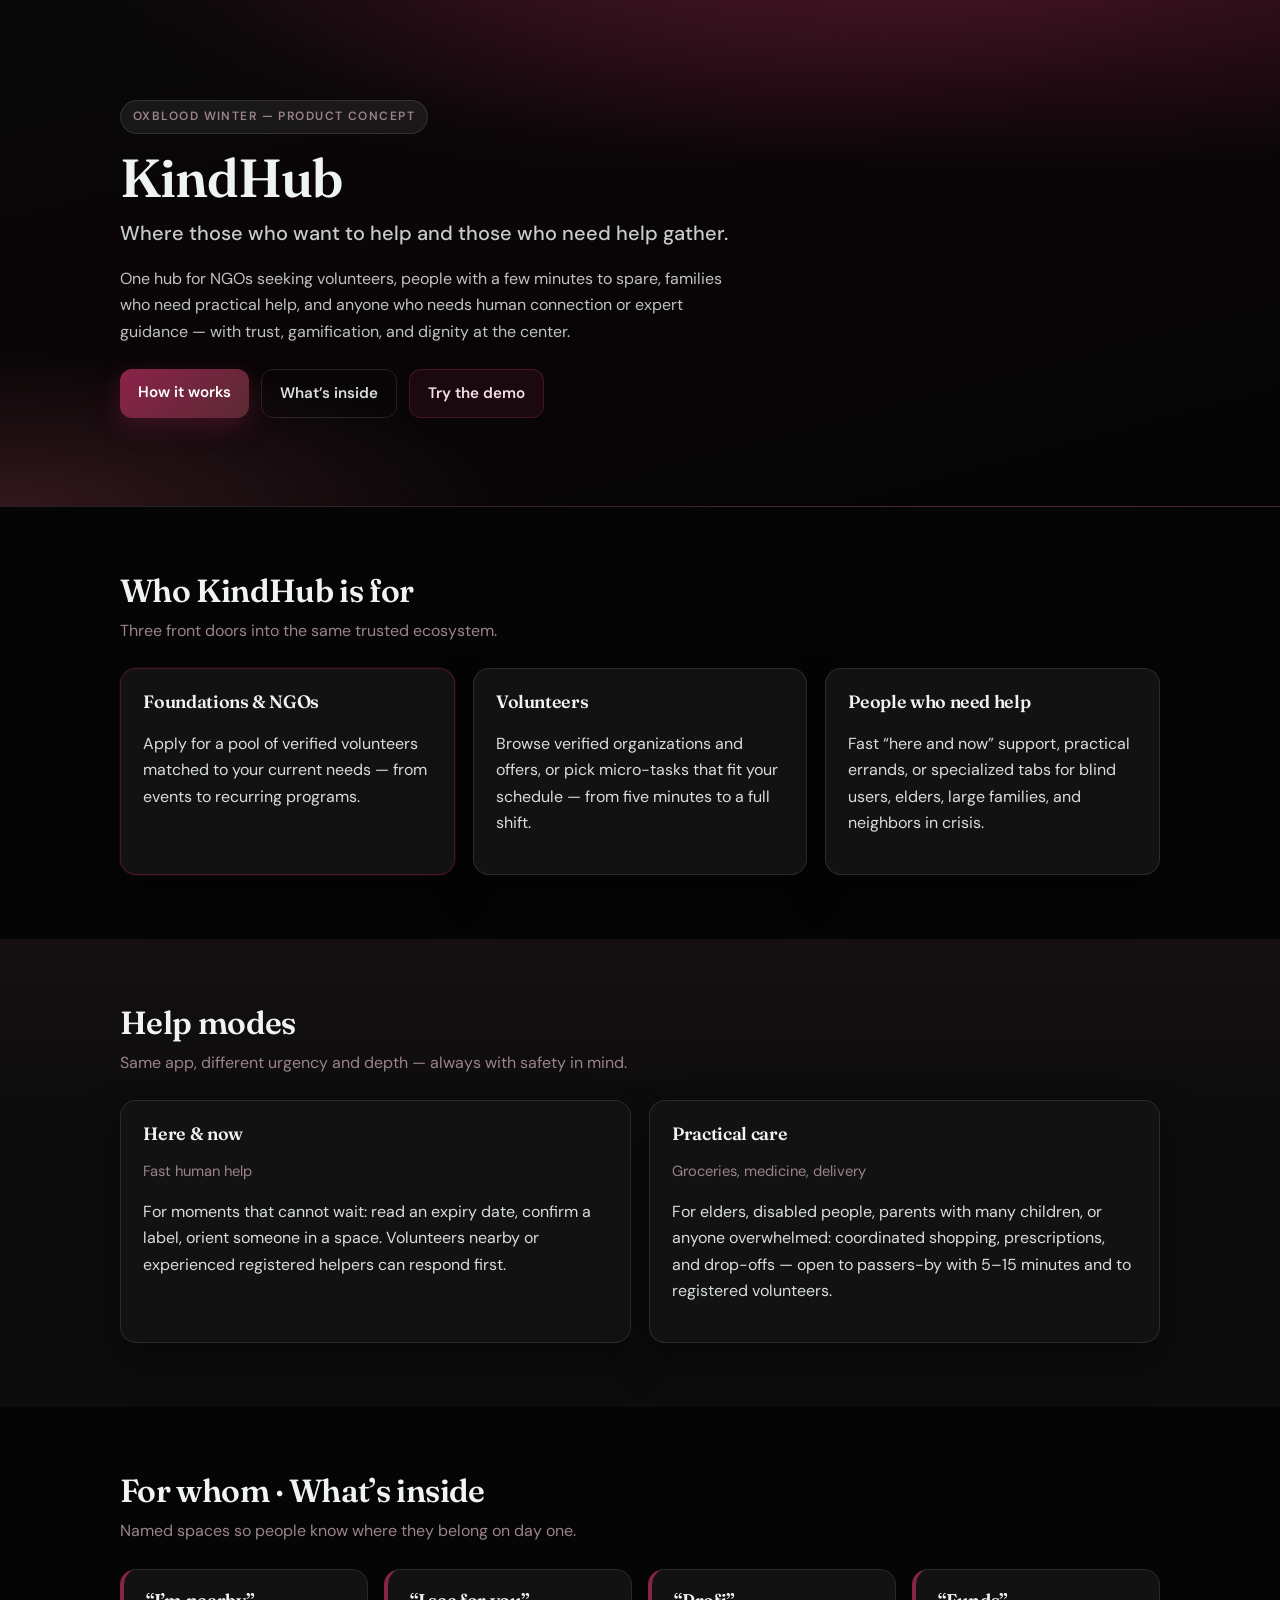
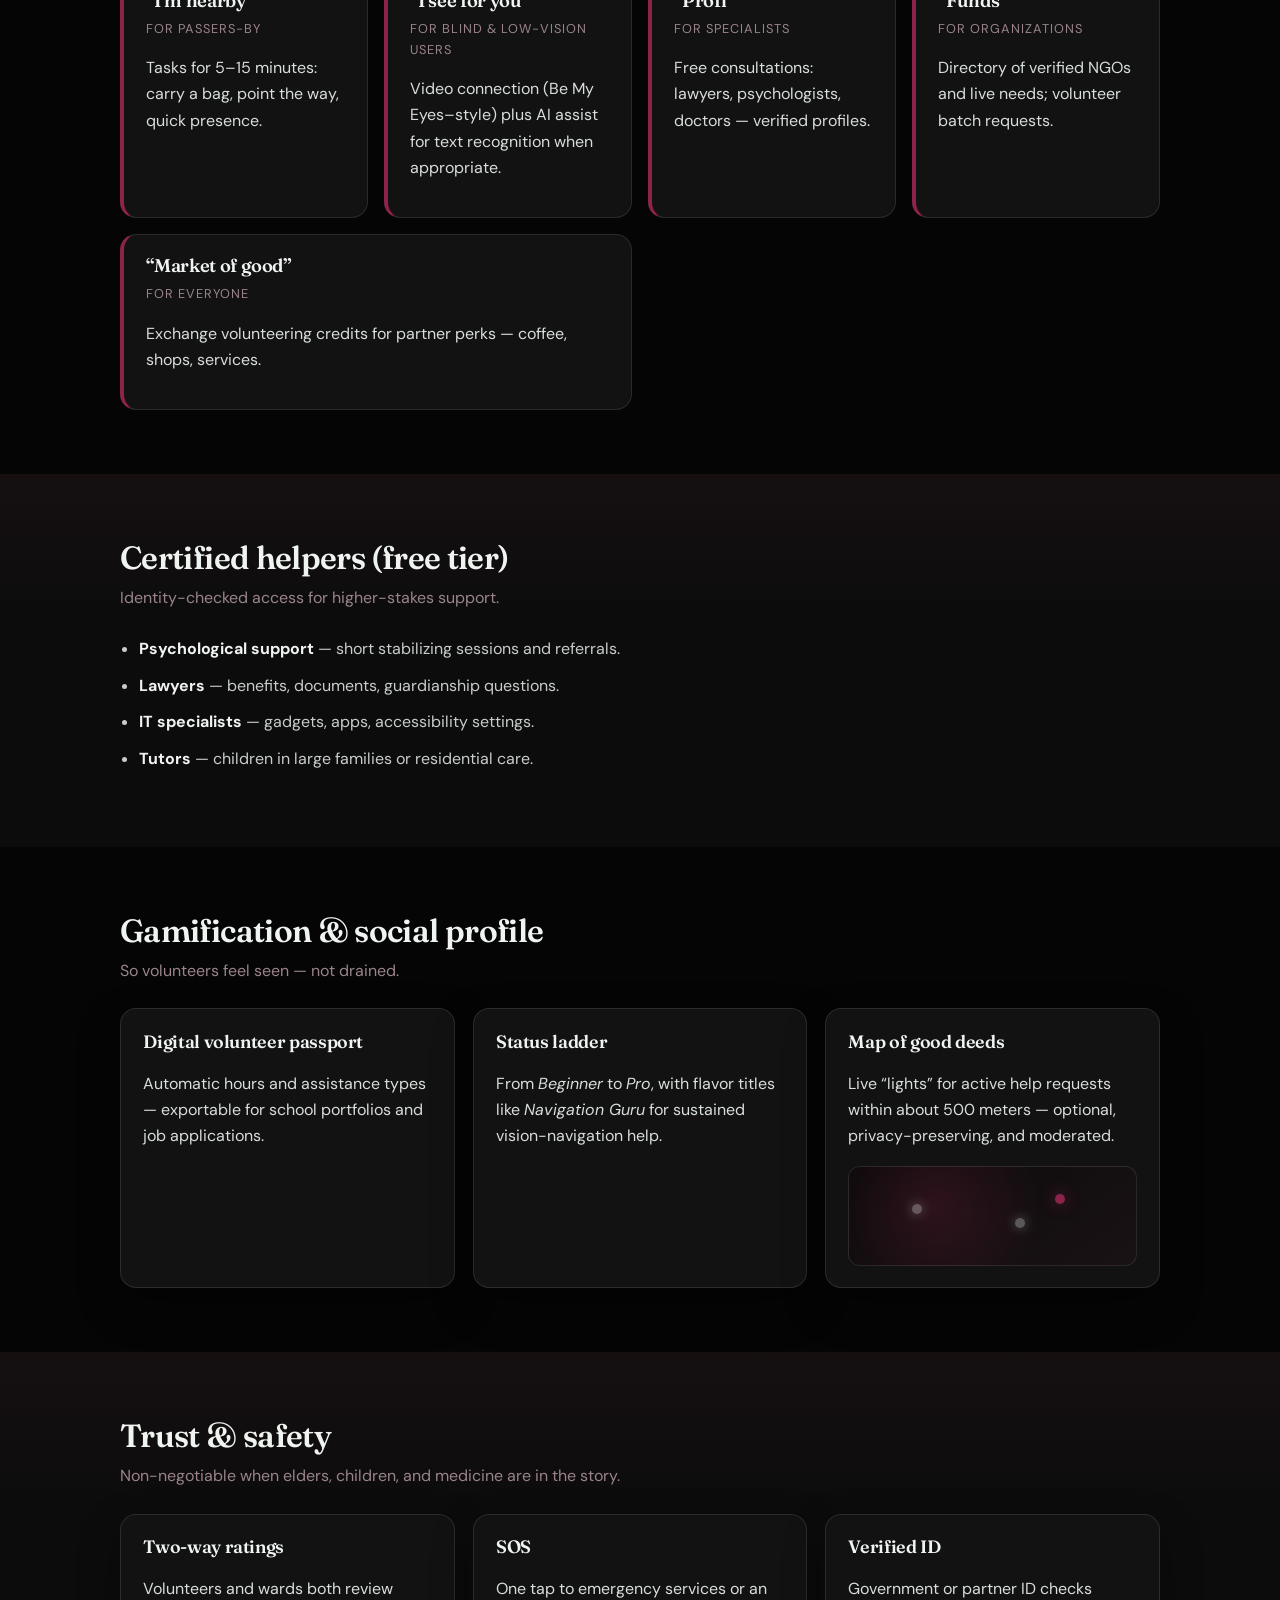
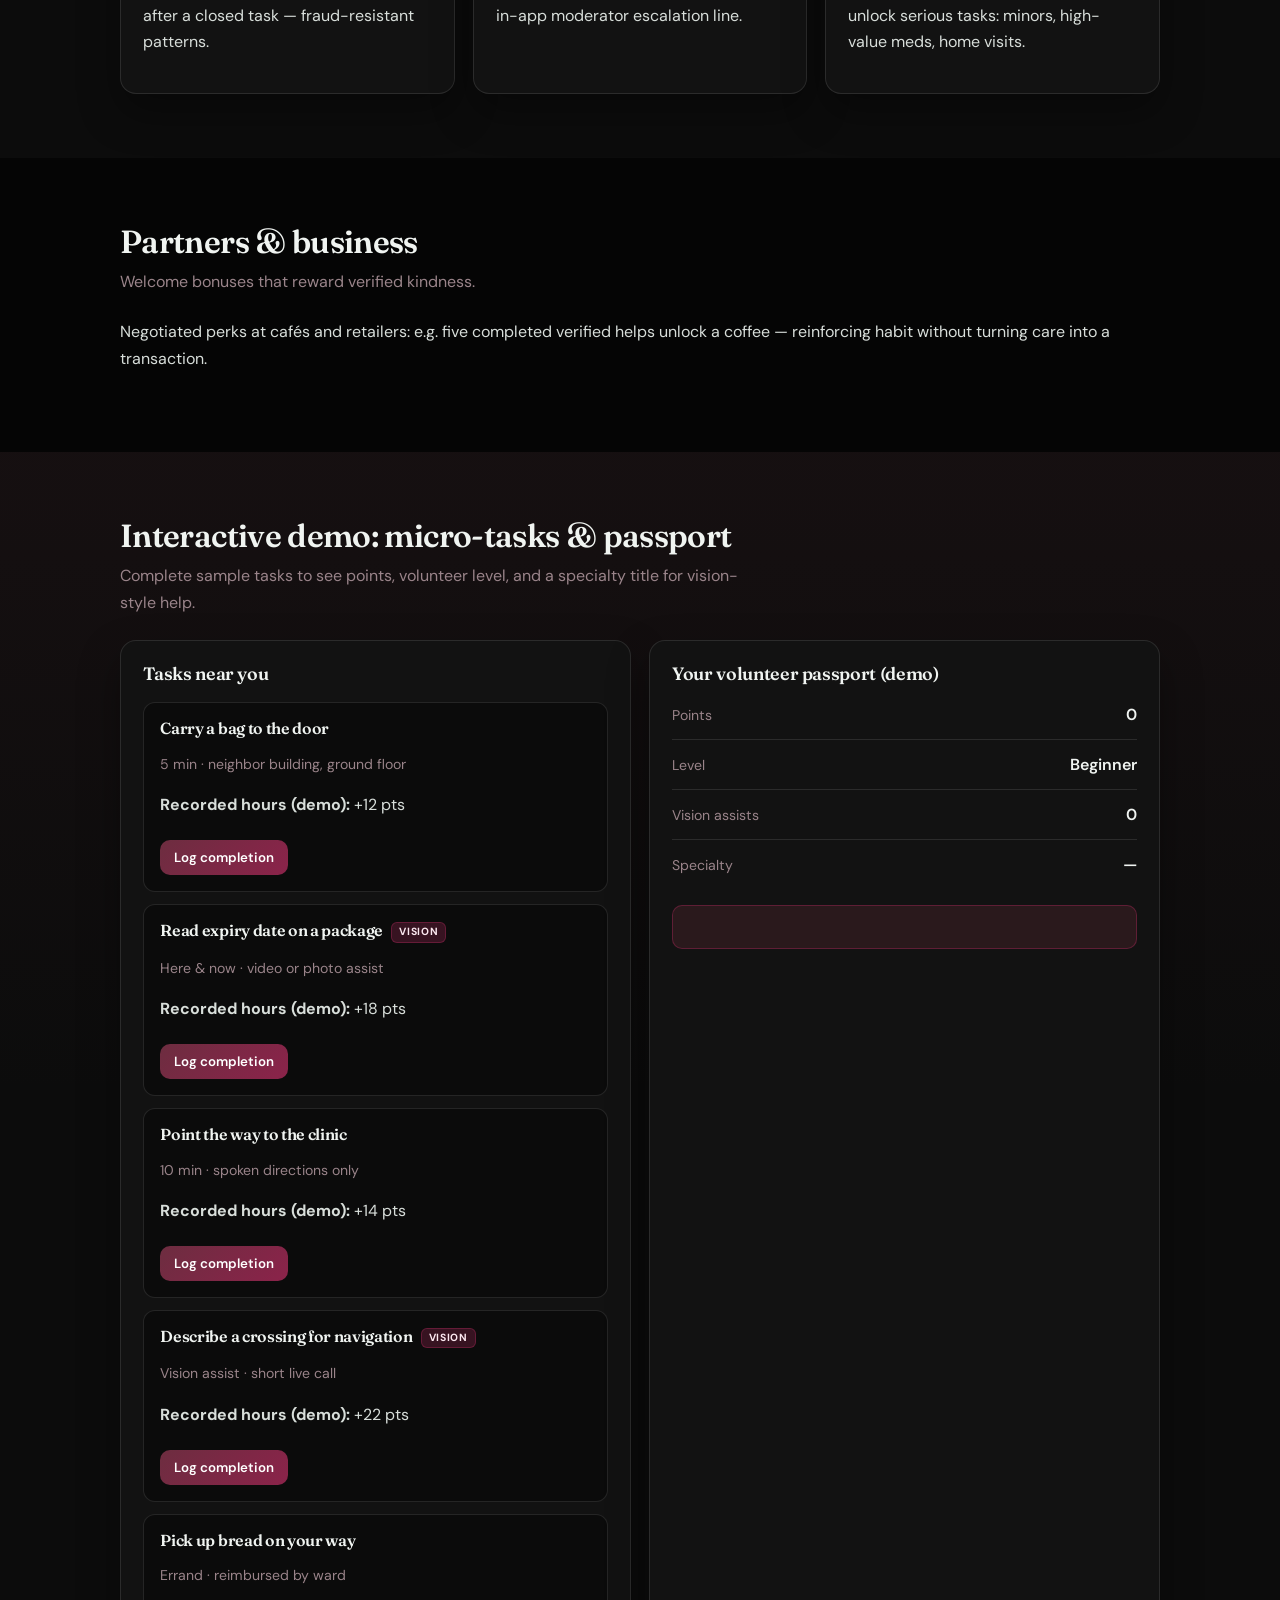
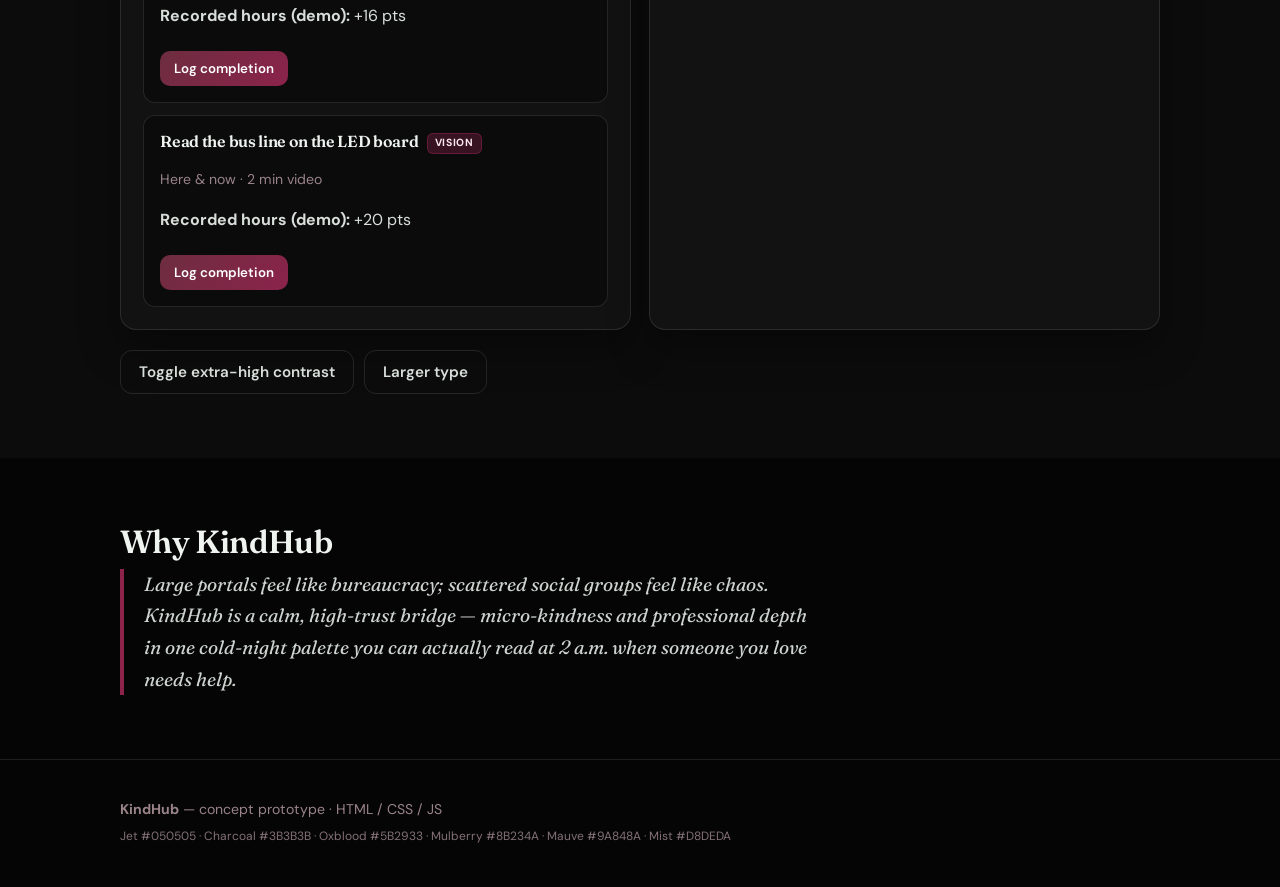
==== index.html @ f81c7b5f "Add files via upload" ====
<!DOCTYPE html>
<html lang="en">
<head>
  <meta charset="UTF-8" />
  <meta name="viewport" content="width=device-width, initial-scale=1.0" />
  <meta name="description" content="KindHub — where people who want to help and people who need help meet. Foundations, volunteers, micro-help, accessibility-first assistance." />
  <title>KindHub — Hub for Good Deeds</title>
  <link rel="stylesheet" href="./styles.css" />
  <link rel="preconnect" href="https://fonts.googleapis.com" />
  <link rel="preconnect" href="https://fonts.gstatic.com" crossorigin />
  <link href="https://fonts.googleapis.com/css2?family=DM+Sans:ital,opsz,wght@0,9..40,400;0,9..40,500;0,9..40,600;0,9..40,700;1,9..40,400&family=Fraunces:opsz,wght@9..144,500;9..144,600;9..144,700&display=swap" rel="stylesheet" />
</head>
<body>
  <a class="skip-link" href="#main">Skip to content</a>

  <header class="hero">
    <div class="hero-glow" aria-hidden="true"></div>
    <div class="container hero-inner">
      <p class="badge">Oxblood Winter — product concept</p>
      <h1>KindHub</h1>
      <p class="tagline">Where those who want to help and those who need help gather.</p>
      <p class="lead">
        One hub for NGOs seeking volunteers, people with a few minutes to spare,
        families who need practical help, and anyone who needs human connection
        or expert guidance — with trust, gamification, and dignity at the center.
      </p>
      <div class="hero-actions">
        <a href="#pillars" class="btn primary">How it works</a>
        <a href="#inside" class="btn secondary">What’s inside</a>
        <a href="#demo" class="btn ghost">Try the demo</a>
      </div>
    </div>
  </header>

  <main id="main">
    <section id="audiences" class="section">
      <div class="container">
        <h2>Who KindHub is for</h2>
        <p class="section-lead">Three front doors into the same trusted ecosystem.</p>
        <div class="grid three">
          <article class="card card-accent">
            <h3>Foundations &amp; NGOs</h3>
            <p>
              Apply for a pool of verified volunteers matched to your current
              needs — from events to recurring programs.
            </p>
          </article>
          <article class="card">
            <h3>Volunteers</h3>
            <p>
              Browse verified organizations and offers, or pick micro-tasks that
              fit your schedule — from five minutes to a full shift.
            </p>
          </article>
          <article class="card">
            <h3>People who need help</h3>
            <p>
              Fast “here and now” support, practical errands, or specialized tabs
              for blind users, elders, large families, and neighbors in crisis.
            </p>
          </article>
        </div>
      </div>
    </section>

    <section id="pillars" class="section alt">
      <div class="container">
        <h2>Help modes</h2>
        <p class="section-lead">Same app, different urgency and depth — always with safety in mind.</p>
        <div class="grid two">
          <article class="card">
            <h3>Here &amp; now</h3>
            <p class="card-subtitle">Fast human help</p>
            <p>
              For moments that cannot wait: read an expiry date, confirm a label,
              orient someone in a space. Volunteers nearby or experienced
              registered helpers can respond first.
            </p>
          </article>
          <article class="card">
            <h3>Practical care</h3>
            <p class="card-subtitle">Groceries, medicine, delivery</p>
            <p>
              For elders, disabled people, parents with many children, or anyone
              overwhelmed: coordinated shopping, prescriptions, and drop-offs —
              open to passers-by with 5–15 minutes and to registered volunteers.
            </p>
          </article>
        </div>
      </div>
    </section>

    <section id="inside" class="section">
      <div class="container">
        <h2>For whom · What’s inside</h2>
        <p class="section-lead">Named spaces so people know where they belong on day one.</p>
        <div class="pill-grid">
          <article class="pill-card">
            <h3 class="pill-title">“I’m nearby”</h3>
            <p class="pill-for">For passers-by</p>
            <p>Tasks for 5–15 minutes: carry a bag, point the way, quick presence.</p>
          </article>
          <article class="pill-card">
            <h3 class="pill-title">“I see for you”</h3>
            <p class="pill-for">For blind &amp; low-vision users</p>
            <p>Video connection (Be My Eyes–style) plus AI assist for text recognition when appropriate.</p>
          </article>
          <article class="pill-card">
            <h3 class="pill-title">“Profi”</h3>
            <p class="pill-for">For specialists</p>
            <p>Free consultations: lawyers, psychologists, doctors — verified profiles.</p>
          </article>
          <article class="pill-card">
            <h3 class="pill-title">“Funds”</h3>
            <p class="pill-for">For organizations</p>
            <p>Directory of verified NGOs and live needs; volunteer batch requests.</p>
          </article>
          <article class="pill-card pill-card-wide">
            <h3 class="pill-title">“Market of good”</h3>
            <p class="pill-for">For everyone</p>
            <p>Exchange volunteering credits for partner perks — coffee, shops, services.</p>
          </article>
        </div>
      </div>
    </section>

    <section id="certified" class="section alt">
      <div class="container">
        <h2>Certified helpers (free tier)</h2>
        <p class="section-lead">Identity-checked access for higher-stakes support.</p>
        <ul class="cert-list">
          <li><strong>Psychological support</strong> — short stabilizing sessions and referrals.</li>
          <li><strong>Lawyers</strong> — benefits, documents, guardianship questions.</li>
          <li><strong>IT specialists</strong> — gadgets, apps, accessibility settings.</li>
          <li><strong>Tutors</strong> — children in large families or residential care.</li>
        </ul>
      </div>
    </section>

    <section id="gamify" class="section">
      <div class="container">
        <h2>Gamification &amp; social profile</h2>
        <p class="section-lead">So volunteers feel seen — not drained.</p>
        <div class="grid three">
          <article class="card">
            <h3>Digital volunteer passport</h3>
            <p>
              Automatic hours and assistance types — exportable for school
              portfolios and job applications.
            </p>
          </article>
          <article class="card">
            <h3>Status ladder</h3>
            <p>
              From <em>Beginner</em> to <em>Pro</em>, with flavor titles like
              <em>Navigation Guru</em> for sustained vision-navigation help.
            </p>
          </article>
          <article class="card">
            <h3>Map of good deeds</h3>
            <p>
              Live “lights” for active help requests within about 500 meters —
              optional, privacy-preserving, and moderated.
            </p>
            <div class="map-preview" role="img" aria-label="Stylized preview of a night map with glowing request pins">
              <span class="map-dot"></span>
              <span class="map-dot"></span>
              <span class="map-dot map-dot-accent"></span>
            </div>
          </article>
        </div>
      </div>
    </section>

    <section id="trust" class="section alt">
      <div class="container">
        <h2>Trust &amp; safety</h2>
        <p class="section-lead">Non-negotiable when elders, children, and medicine are in the story.</p>
        <div class="grid three">
          <article class="card">
            <h3>Two-way ratings</h3>
            <p>Volunteers and wards both review after a closed task — fraud-resistant patterns.</p>
          </article>
          <article class="card">
            <h3>SOS</h3>
            <p>One tap to emergency services or an in-app moderator escalation line.</p>
          </article>
          <article class="card">
            <h3>Verified ID</h3>
            <p>Government or partner ID checks unlock serious tasks: minors, high-value meds, home visits.</p>
          </article>
        </div>
      </div>
    </section>

    <section id="partners" class="section">
      <div class="container">
        <h2>Partners &amp; business</h2>
        <p class="section-lead">Welcome bonuses that reward verified kindness.</p>
        <p>
          Negotiated perks at cafés and retailers: e.g. five completed verified
          helps unlock a coffee — reinforcing habit without turning care into a
          transaction.
        </p>
      </div>
    </section>

    <section id="demo" class="section alt">
      <div class="container">
        <h2>Interactive demo: micro-tasks &amp; passport</h2>
        <p class="section-lead">
          Complete sample tasks to see points, volunteer level, and a specialty
          title for vision-style help.
        </p>
        <div class="grid two">
          <article class="card">
            <h3>Tasks near you</h3>
            <div id="taskFeed" class="task-feed"></div>
          </article>
          <article class="card stats">
            <h3>Your volunteer passport (demo)</h3>
            <dl class="passport-dl">
              <div><dt>Points</dt><dd id="points">0</dd></div>
              <div><dt>Level</dt><dd id="rating">Beginner</dd></div>
              <div><dt>Vision assists</dt><dd id="visionCount">0</dd></div>
              <div><dt>Specialty</dt><dd id="specialty">—</dd></div>
            </dl>
            <p id="confirmation" class="confirmation" aria-live="polite"></p>
          </article>
        </div>
        <div class="accessibility-controls">
          <button id="contrastBtn" class="btn secondary" type="button">
            Toggle extra-high contrast
          </button>
          <button id="fontBtn" class="btn secondary" type="button">
            Larger type
          </button>
        </div>
      </div>
    </section>

    <section class="section defense">
      <div class="container">
        <h2>Why KindHub</h2>
        <blockquote>
          Large portals feel like bureaucracy; scattered social groups feel like
          chaos. KindHub is a calm, high-trust bridge — micro-kindness and
          professional depth in one cold-night palette you can actually read at
          2 a.m. when someone you love needs help.
        </blockquote>
      </div>
    </section>
  </main>

  <footer class="footer">
    <div class="container footer-inner">
      <p><strong>KindHub</strong> — concept prototype · HTML / CSS / JS</p>
      <p class="footer-palette" aria-label="Design palette">Jet #050505 · Charcoal #3B3B3B · Oxblood #5B2933 · Mulberry #8B234A · Mauve #9A848A · Mist #D8DEDA</p>
    </div>
  </footer>

  <script src="./script.js"></script>
</body>
</html>
---- styles.css ----
/* Oxblood Winter — KindHub */
:root {
  --jet: #050505;
  --charcoal: #3b3b3b;
  --oxblood: #5b2933;
  --mulberry: #8b234a;
  --mauve: #9a848a;
  --mist: #d8deda;

  --bg: var(--jet);
  --bg-elevated: #0c0c0c;
  --surface: #121212;
  --surface-border: rgba(216, 222, 218, 0.12);
  --text: var(--mist);
  --text-heading: #f0f4f1;
  --muted: var(--mauve);
  --accent: var(--mulberry);
  --accent-soft: rgba(139, 35, 74, 0.35);
  --accent-ox: var(--oxblood);
  --link: #e8b4c8;
  --link-hover: #fff0f6;
  --success-bg: rgba(91, 41, 51, 0.35);
  --success-border: rgba(139, 35, 74, 0.55);
  --success-text: #f5e6ea;
  --hero-gradient: radial-gradient(
      120% 80% at 80% -10%,
      rgba(139, 35, 74, 0.45) 0%,
      transparent 55%
    ),
    radial-gradient(
      80% 60% at 0% 100%,
      rgba(91, 41, 51, 0.5) 0%,
      transparent 50%
    ),
    linear-gradient(165deg, #080808 0%, #0a0506 40%, #050505 100%);
}

* {
  box-sizing: border-box;
}

html {
  scroll-behavior: smooth;
}

body {
  margin: 0;
  font-family: "DM Sans", system-ui, sans-serif;
  font-size: 1rem;
  line-height: 1.65;
  background: var(--bg);
  color: var(--text);
}

h1,
h2,
h3,
h4 {
  font-family: Fraunces, Georgia, serif;
  font-weight: 600;
  color: var(--text-heading);
  margin-top: 0;
  line-height: 1.22;
  letter-spacing: -0.02em;
}

h1 {
  font-size: clamp(2.4rem, 5.5vw, 3.35rem);
  margin-bottom: 0.35rem;
}

h2 {
  font-size: clamp(1.55rem, 3vw, 2rem);
  margin-bottom: 0.5rem;
}

h3 {
  font-size: 1.12rem;
}

h4 {
  font-size: 1rem;
}

a {
  color: var(--link);
}

a:hover {
  color: var(--link-hover);
}

.skip-link {
  position: absolute;
  left: -999px;
  top: auto;
  width: 1px;
  height: 1px;
  overflow: hidden;
}

.skip-link:focus {
  left: 16px;
  top: 16px;
  width: auto;
  height: auto;
  padding: 10px 14px;
  background: var(--mist);
  color: var(--jet);
  z-index: 100;
  border-radius: 8px;
  font-weight: 600;
}

.container {
  width: min(1040px, 92%);
  margin: 0 auto;
}

.hero {
  position: relative;
  padding: clamp(3.5rem, 10vw, 5.5rem) 0;
  background: var(--hero-gradient);
  color: var(--mist);
  border-bottom: 1px solid var(--surface-border);
  overflow: hidden;
}

.hero-glow {
  position: absolute;
  inset: -20% -10% auto;
  height: 70%;
  background: radial-gradient(
    ellipse at 50% 0%,
    rgba(139, 35, 74, 0.25) 0%,
    transparent 55%
  );
  pointer-events: none;
}

.hero-inner {
  position: relative;
  z-index: 1;
}

.badge {
  display: inline-block;
  font-size: 0.75rem;
  text-transform: uppercase;
  letter-spacing: 0.12em;
  font-weight: 600;
  color: var(--mauve);
  border: 1px solid var(--surface-border);
  padding: 6px 12px;
  border-radius: 999px;
  background: rgba(59, 59, 59, 0.35);
}

.tagline {
  font-size: clamp(1.05rem, 2.2vw, 1.25rem);
  color: var(--mist);
  opacity: 0.92;
  margin: 0 0 1rem;
  font-weight: 500;
}

.lead {
  max-width: 38rem;
  color: rgba(216, 222, 218, 0.88);
  margin-bottom: 0;
}

.hero-actions {
  display: flex;
  gap: 12px;
  flex-wrap: wrap;
  margin-top: 1.5rem;
}

.section {
  padding: clamp(3rem, 6vw, 4rem) 0;
}

.section.alt {
  background: linear-gradient(
    180deg,
    rgba(91, 41, 51, 0.12) 0%,
    transparent 40%
  );
  background-color: var(--bg-elevated);
}

.section-lead {
  color: var(--muted);
  margin-top: 0.25rem;
  margin-bottom: 1.5rem;
  max-width: 40rem;
}

.grid {
  display: grid;
  gap: 1.1rem;
}

.grid.two {
  grid-template-columns: repeat(auto-fit, minmax(280px, 1fr));
}

.grid.three {
  grid-template-columns: repeat(auto-fit, minmax(240px, 1fr));
}

.card {
  background: var(--surface);
  border: 1px solid var(--surface-border);
  border-radius: 16px;
  padding: 1.35rem 1.4rem;
  box-shadow: 0 18px 40px rgba(0, 0, 0, 0.35);
}

.card-accent {
  border-color: rgba(139, 35, 74, 0.45);
  box-shadow: 0 0 0 1px rgba(139, 35, 74, 0.15),
    0 18px 40px rgba(0, 0, 0, 0.35);
}

.card-subtitle {
  color: var(--muted);
  font-size: 0.92rem;
  margin-top: -0.25rem;
}

.btn {
  display: inline-block;
  border: none;
  border-radius: 12px;
  padding: 11px 18px;
  text-decoration: none;
  cursor: pointer;
  font-weight: 600;
  font-size: 0.95rem;
  font-family: inherit;
  transition: transform 0.15s ease, background 0.15s ease, border-color 0.15s;
}

.btn:active {
  transform: scale(0.98);
}

.btn.primary {
  background: linear-gradient(135deg, var(--mulberry) 0%, var(--oxblood) 100%);
  color: #fff;
  box-shadow: 0 8px 24px rgba(139, 35, 74, 0.35);
}

.btn.primary:hover {
  filter: brightness(1.08);
}

.btn.secondary {
  background: transparent;
  color: var(--mist);
  border: 1px solid var(--surface-border);
}

.btn.secondary:hover {
  border-color: rgba(216, 222, 218, 0.35);
  background: rgba(255, 255, 255, 0.04);
}

.btn.ghost {
  background: rgba(139, 35, 74, 0.15);
  color: #f5dfe8;
  border: 1px solid rgba(139, 35, 74, 0.4);
}

.btn.ghost:hover {
  background: rgba(139, 35, 74, 0.28);
}

.pill-grid {
  display: grid;
  gap: 1rem;
  grid-template-columns: repeat(auto-fit, minmax(220px, 1fr));
}

.pill-card {
  background: var(--surface);
  border: 1px solid var(--surface-border);
  border-radius: 16px;
  padding: 1.25rem 1.35rem;
  border-left: 4px solid var(--mulberry);
}

.pill-card-wide {
  grid-column: 1 / -1;
}

@media (min-width: 720px) {
  .pill-card-wide {
    grid-column: span 2;
  }
}

.pill-title {
  font-family: Fraunces, Georgia, serif;
  color: var(--text-heading);
  margin: 0 0 0.35rem;
  font-size: 1.15rem;
}

.pill-for {
  font-size: 0.8rem;
  text-transform: uppercase;
  letter-spacing: 0.08em;
  color: var(--muted);
  margin: 0 0 0.65rem;
}

.cert-list {
  margin: 0;
  padding-left: 1.2rem;
  color: rgba(216, 222, 218, 0.92);
  max-width: 42rem;
}

.cert-list li {
  margin-bottom: 0.65rem;
}

.cert-list strong {
  color: var(--text-heading);
}

.map-preview {
  margin-top: 1rem;
  height: 100px;
  border-radius: 12px;
  background: radial-gradient(
      circle at 30% 40%,
      rgba(139, 35, 74, 0.25) 0%,
      transparent 50%
    ),
    linear-gradient(145deg, #0a0a0a 0%, #1a1214 100%);
  border: 1px solid var(--surface-border);
  position: relative;
  overflow: hidden;
}

.map-dot {
  position: absolute;
  width: 10px;
  height: 10px;
  border-radius: 50%;
  background: rgba(216, 222, 218, 0.35);
  box-shadow: 0 0 12px rgba(216, 222, 218, 0.4);
}

.map-dot:nth-child(1) {
  left: 22%;
  top: 38%;
}

.map-dot:nth-child(2) {
  left: 58%;
  top: 52%;
}

.map-dot-accent {
  background: var(--mulberry);
  box-shadow: 0 0 16px rgba(139, 35, 74, 0.85);
  left: 72%;
  top: 28%;
}

.task-feed {
  display: grid;
  gap: 0.75rem;
}

.task-item {
  border: 1px solid var(--surface-border);
  border-radius: 12px;
  padding: 1rem;
  background: rgba(5, 5, 5, 0.45);
}

.task-item h4 {
  margin-bottom: 0.35rem;
  color: var(--text-heading);
}

.task-badge {
  display: inline-block;
  margin-left: 0.35rem;
  font-size: 0.65rem;
  font-weight: 700;
  text-transform: uppercase;
  letter-spacing: 0.06em;
  vertical-align: middle;
  padding: 3px 7px;
  border-radius: 6px;
  background: var(--accent-soft);
  color: #fce8f0;
  border: 1px solid rgba(139, 35, 74, 0.55);
  font-family: "DM Sans", system-ui, sans-serif;
}

.task-meta {
  color: var(--muted);
  font-size: 0.88rem;
  margin-bottom: 0.5rem;
}

.task-item button {
  background: linear-gradient(135deg, #6d2d40 0%, var(--mulberry) 100%);
  color: #fff;
  border: none;
  border-radius: 10px;
  padding: 9px 14px;
  cursor: pointer;
  font-weight: 600;
  font-family: inherit;
  margin-top: 0.35rem;
}

.task-item button:hover:not(:disabled) {
  filter: brightness(1.1);
}

.task-item button:disabled {
  opacity: 0.55;
  cursor: not-allowed;
}

.passport-dl {
  margin: 0;
  display: grid;
  gap: 0.75rem;
}

.passport-dl > div {
  display: flex;
  justify-content: space-between;
  align-items: baseline;
  gap: 1rem;
  padding-bottom: 0.65rem;
  border-bottom: 1px solid var(--surface-border);
}

.passport-dl > div:last-of-type {
  border-bottom: none;
}

.passport-dl dt {
  margin: 0;
  color: var(--muted);
  font-size: 0.88rem;
}

.passport-dl dd {
  margin: 0;
  font-weight: 600;
  color: var(--text-heading);
  text-align: right;
}

.confirmation {
  min-height: 2.75rem;
  margin-top: 1rem;
  color: var(--success-text);
  background: var(--success-bg);
  border: 1px solid var(--success-border);
  border-radius: 10px;
  padding: 0.65rem 0.85rem;
  font-size: 0.92rem;
}

.accessibility-controls {
  margin-top: 1.25rem;
  display: flex;
  gap: 10px;
  flex-wrap: wrap;
}

.defense blockquote {
  margin: 0;
  font-size: clamp(1.05rem, 2vw, 1.2rem);
  font-style: italic;
  font-family: Fraunces, Georgia, serif;
  border-left: 4px solid var(--mulberry);
  padding-left: 1.25rem;
  color: rgba(216, 222, 218, 0.95);
  max-width: 44rem;
}

.footer {
  border-top: 1px solid var(--surface-border);
  padding: 2rem 0 2.5rem;
  color: var(--muted);
  font-size: 0.88rem;
}

.footer-inner p {
  margin: 0.35rem 0 0;
}

.footer-palette {
  font-size: 0.75rem;
  opacity: 0.85;
  word-break: break-word;
}

/* Extra-high contrast on dark base */
body.high-contrast {
  --text: #ffffff;
  --text-heading: #ffffff;
  --muted: #e2e2e2;
  --mist: #ffffff;
  --surface: #000000;
  --surface-border: #ffffff;
  --link: #ffea00;
  --link-hover: #fff59a;
  --accent: #ff3366;
  --accent-ox: #cc0033;
}

body.high-contrast .card,
body.high-contrast .pill-card,
body.high-contrast .task-item {
  border-width: 2px;
}

body.high-contrast .btn.primary {
  background: #ff3366;
  color: #000;
  box-shadow: none;
}

body.high-contrast .btn.secondary,
body.high-contrast .btn.ghost {
  border-color: #fff;
  color: #fff;
}

body.readable-font {
  font-size: 1.125rem;
}

body.readable-font h1 {
  font-size: clamp(2rem, 4.5vw, 2.75rem);
}
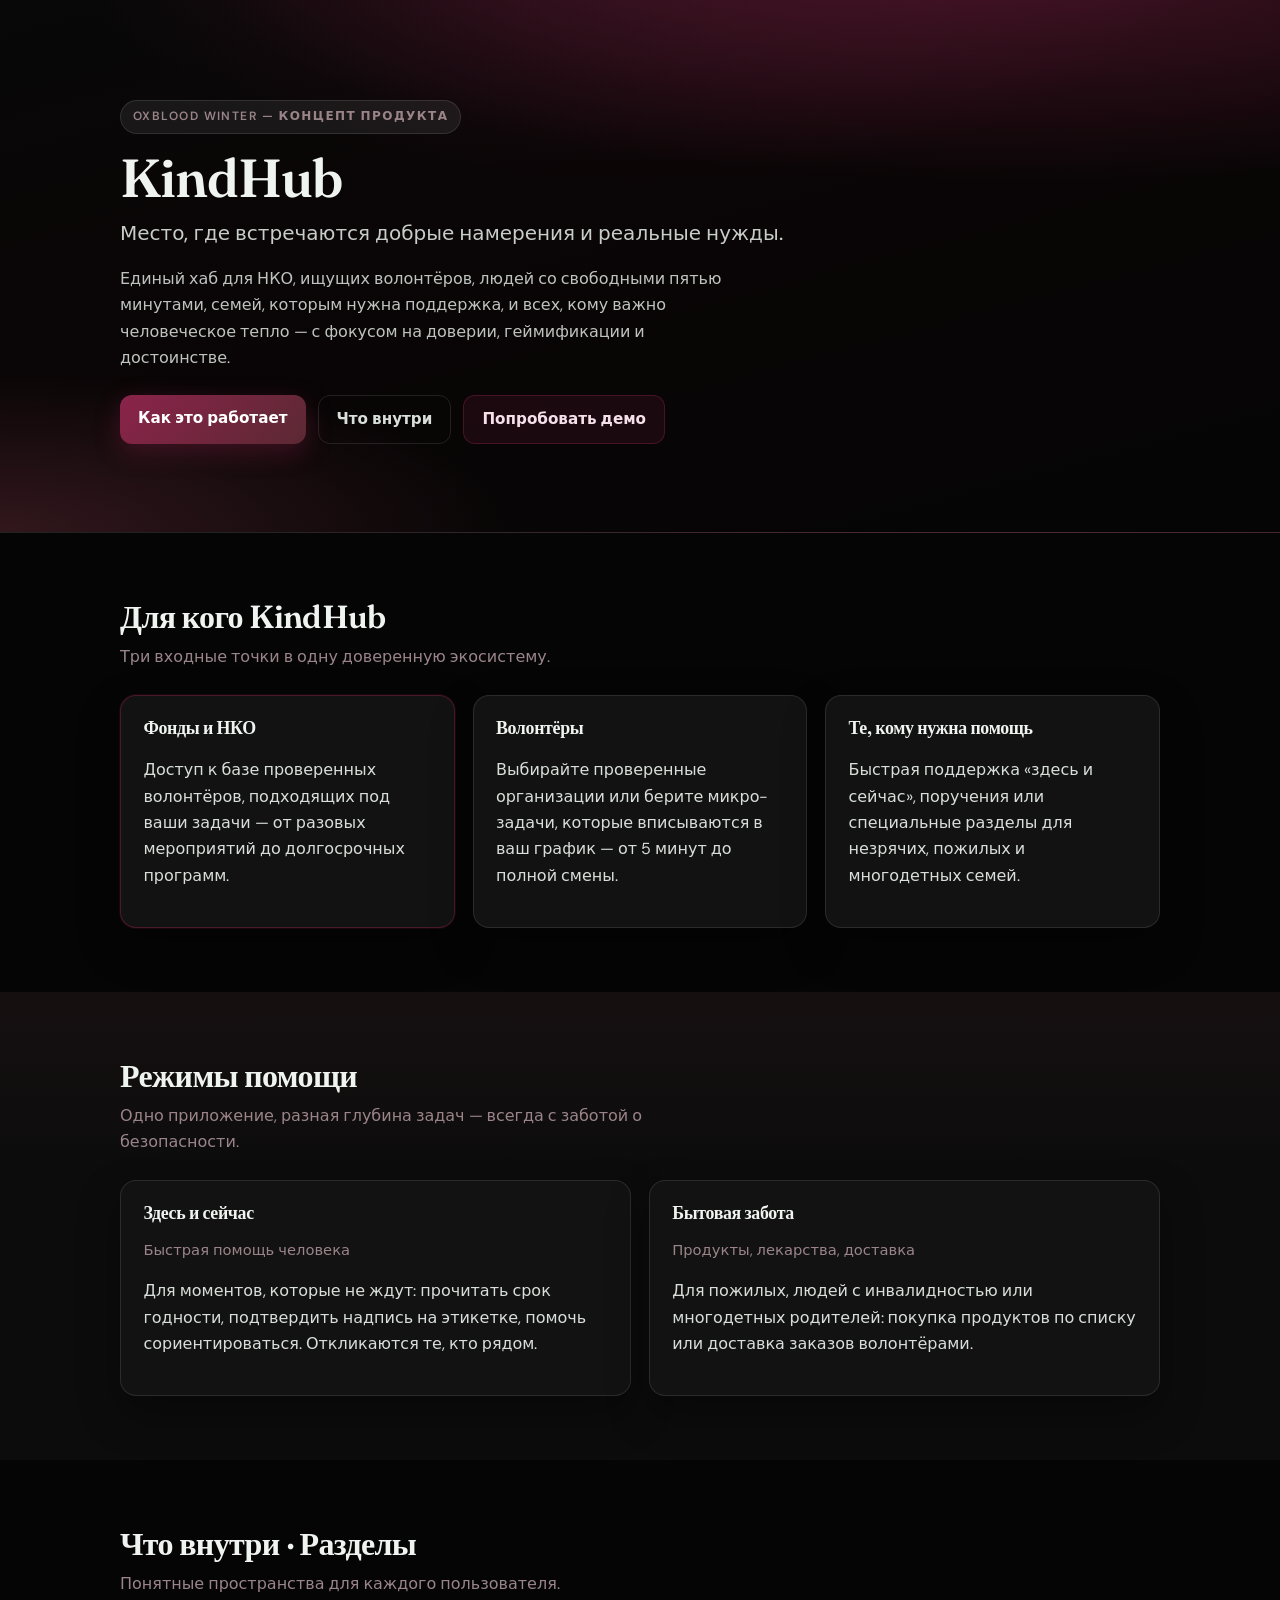
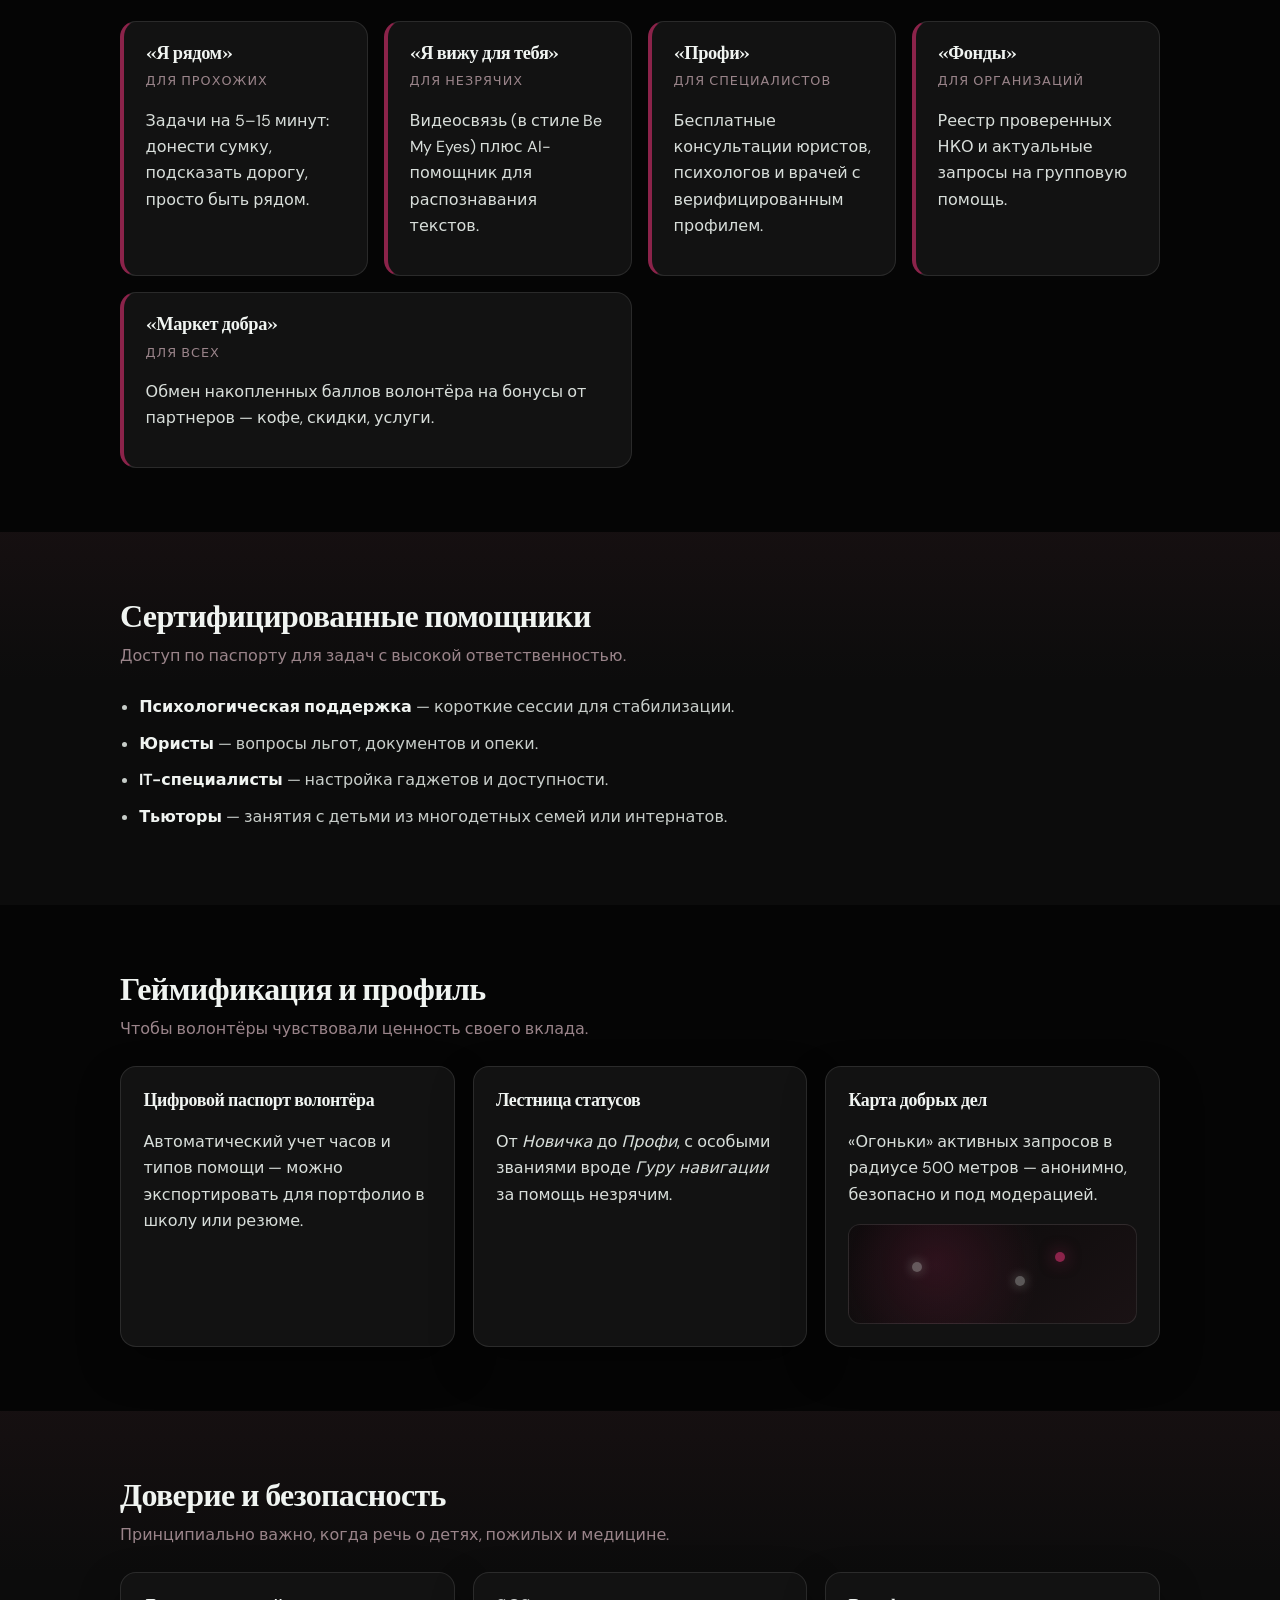
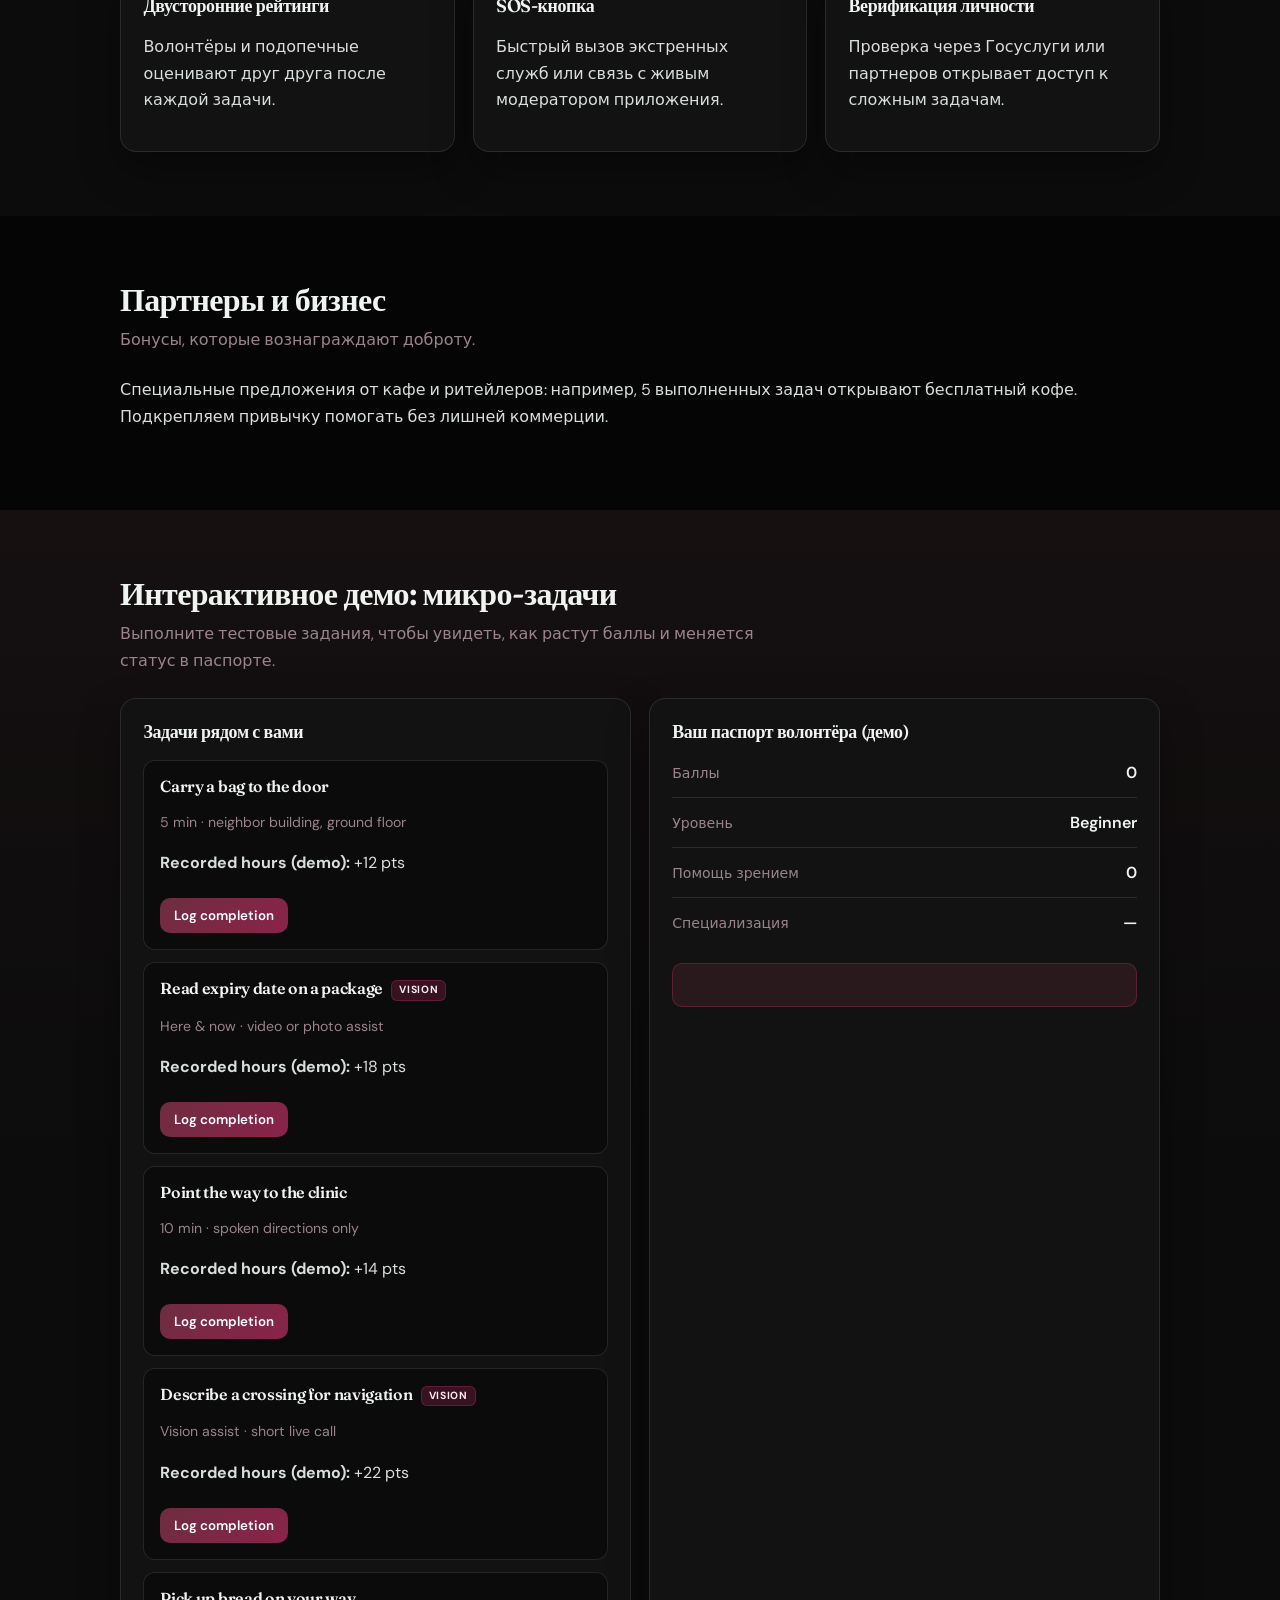
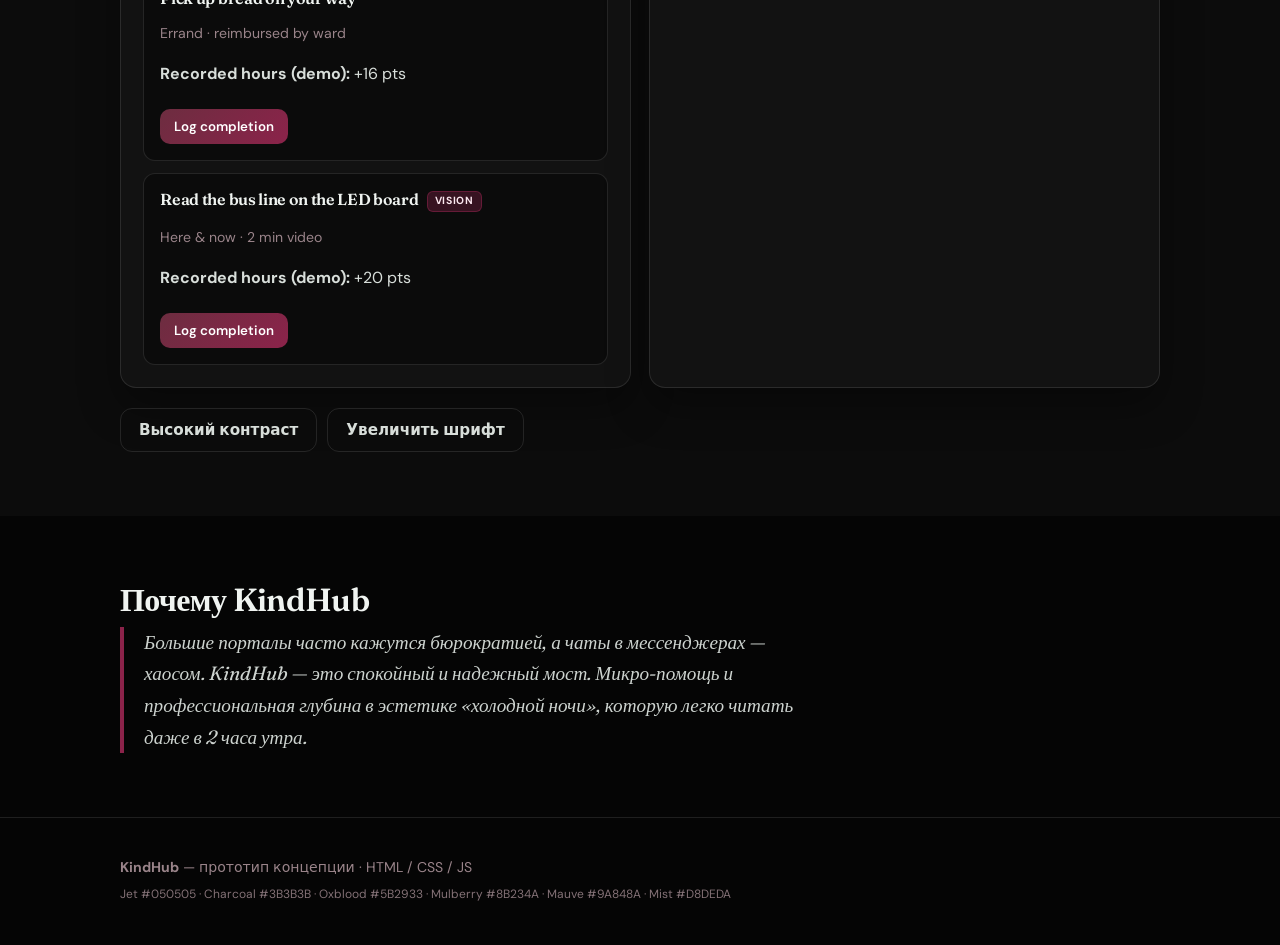
==== commit a12d1d96: "Update index.html" ====
--- a/index.html
+++ b/index.html
@@ -1,264 +1,259 @@
-<!DOCTYPE html>
-<html lang="en">
-<head>
-  <meta charset="UTF-8" />
-  <meta name="viewport" content="width=device-width, initial-scale=1.0" />
-  <meta name="description" content="KindHub — where people who want to help and people who need help meet. Foundations, volunteers, micro-help, accessibility-first assistance." />
-  <title>KindHub — Hub for Good Deeds</title>
-  <link rel="stylesheet" href="./styles.css" />
-  <link rel="preconnect" href="https://fonts.googleapis.com" />
-  <link rel="preconnect" href="https://fonts.gstatic.com" crossorigin />
-  <link href="https://fonts.googleapis.com/css2?family=DM+Sans:ital,opsz,wght@0,9..40,400;0,9..40,500;0,9..40,600;0,9..40,700;1,9..40,400&family=Fraunces:opsz,wght@9..144,500;9..144,600;9..144,700&display=swap" rel="stylesheet" />
-</head>
-<body>
-  <a class="skip-link" href="#main">Skip to content</a>
-
-  <header class="hero">
-    <div class="hero-glow" aria-hidden="true"></div>
-    <div class="container hero-inner">
-      <p class="badge">Oxblood Winter — product concept</p>
-      <h1>KindHub</h1>
-      <p class="tagline">Where those who want to help and those who need help gather.</p>
-      <p class="lead">
-        One hub for NGOs seeking volunteers, people with a few minutes to spare,
-        families who need practical help, and anyone who needs human connection
-        or expert guidance — with trust, gamification, and dignity at the center.
-      </p>
-      <div class="hero-actions">
-        <a href="#pillars" class="btn primary">How it works</a>
-        <a href="#inside" class="btn secondary">What’s inside</a>
-        <a href="#demo" class="btn ghost">Try the demo</a>
-      </div>
-    </div>
-  </header>
-
-  <main id="main">
-    <section id="audiences" class="section">
-      <div class="container">
-        <h2>Who KindHub is for</h2>
-        <p class="section-lead">Three front doors into the same trusted ecosystem.</p>
-        <div class="grid three">
-          <article class="card card-accent">
-            <h3>Foundations &amp; NGOs</h3>
-            <p>
-              Apply for a pool of verified volunteers matched to your current
-              needs — from events to recurring programs.
-            </p>
-          </article>
-          <article class="card">
-            <h3>Volunteers</h3>
-            <p>
-              Browse verified organizations and offers, or pick micro-tasks that
-              fit your schedule — from five minutes to a full shift.
-            </p>
-          </article>
-          <article class="card">
-            <h3>People who need help</h3>
-            <p>
-              Fast “here and now” support, practical errands, or specialized tabs
-              for blind users, elders, large families, and neighbors in crisis.
-            </p>
-          </article>
-        </div>
-      </div>
-    </section>
-
-    <section id="pillars" class="section alt">
-      <div class="container">
-        <h2>Help modes</h2>
-        <p class="section-lead">Same app, different urgency and depth — always with safety in mind.</p>
-        <div class="grid two">
-          <article class="card">
-            <h3>Here &amp; now</h3>
-            <p class="card-subtitle">Fast human help</p>
-            <p>
-              For moments that cannot wait: read an expiry date, confirm a label,
-              orient someone in a space. Volunteers nearby or experienced
-              registered helpers can respond first.
-            </p>
-          </article>
-          <article class="card">
-            <h3>Practical care</h3>
-            <p class="card-subtitle">Groceries, medicine, delivery</p>
-            <p>
-              For elders, disabled people, parents with many children, or anyone
-              overwhelmed: coordinated shopping, prescriptions, and drop-offs —
-              open to passers-by with 5–15 minutes and to registered volunteers.
-            </p>
-          </article>
-        </div>
-      </div>
-    </section>
-
-    <section id="inside" class="section">
-      <div class="container">
-        <h2>For whom · What’s inside</h2>
-        <p class="section-lead">Named spaces so people know where they belong on day one.</p>
-        <div class="pill-grid">
-          <article class="pill-card">
-            <h3 class="pill-title">“I’m nearby”</h3>
-            <p class="pill-for">For passers-by</p>
-            <p>Tasks for 5–15 minutes: carry a bag, point the way, quick presence.</p>
-          </article>
-          <article class="pill-card">
-            <h3 class="pill-title">“I see for you”</h3>
-            <p class="pill-for">For blind &amp; low-vision users</p>
-            <p>Video connection (Be My Eyes–style) plus AI assist for text recognition when appropriate.</p>
-          </article>
-          <article class="pill-card">
-            <h3 class="pill-title">“Profi”</h3>
-            <p class="pill-for">For specialists</p>
-            <p>Free consultations: lawyers, psychologists, doctors — verified profiles.</p>
-          </article>
-          <article class="pill-card">
-            <h3 class="pill-title">“Funds”</h3>
-            <p class="pill-for">For organizations</p>
-            <p>Directory of verified NGOs and live needs; volunteer batch requests.</p>
-          </article>
-          <article class="pill-card pill-card-wide">
-            <h3 class="pill-title">“Market of good”</h3>
-            <p class="pill-for">For everyone</p>
-            <p>Exchange volunteering credits for partner perks — coffee, shops, services.</p>
-          </article>
-        </div>
-      </div>
-    </section>
-
-    <section id="certified" class="section alt">
-      <div class="container">
-        <h2>Certified helpers (free tier)</h2>
-        <p class="section-lead">Identity-checked access for higher-stakes support.</p>
-        <ul class="cert-list">
-          <li><strong>Psychological support</strong> — short stabilizing sessions and referrals.</li>
-          <li><strong>Lawyers</strong> — benefits, documents, guardianship questions.</li>
-          <li><strong>IT specialists</strong> — gadgets, apps, accessibility settings.</li>
-          <li><strong>Tutors</strong> — children in large families or residential care.</li>
-        </ul>
-      </div>
-    </section>
-
-    <section id="gamify" class="section">
-      <div class="container">
-        <h2>Gamification &amp; social profile</h2>
-        <p class="section-lead">So volunteers feel seen — not drained.</p>
-        <div class="grid three">
-          <article class="card">
-            <h3>Digital volunteer passport</h3>
-            <p>
-              Automatic hours and assistance types — exportable for school
-              portfolios and job applications.
-            </p>
-          </article>
-          <article class="card">
-            <h3>Status ladder</h3>
-            <p>
-              From <em>Beginner</em> to <em>Pro</em>, with flavor titles like
-              <em>Navigation Guru</em> for sustained vision-navigation help.
-            </p>
-          </article>
-          <article class="card">
-            <h3>Map of good deeds</h3>
-            <p>
-              Live “lights” for active help requests within about 500 meters —
-              optional, privacy-preserving, and moderated.
-            </p>
-            <div class="map-preview" role="img" aria-label="Stylized preview of a night map with glowing request pins">
-              <span class="map-dot"></span>
-              <span class="map-dot"></span>
-              <span class="map-dot map-dot-accent"></span>
-            </div>
-          </article>
-        </div>
-      </div>
-    </section>
-
-    <section id="trust" class="section alt">
-      <div class="container">
-        <h2>Trust &amp; safety</h2>
-        <p class="section-lead">Non-negotiable when elders, children, and medicine are in the story.</p>
-        <div class="grid three">
-          <article class="card">
-            <h3>Two-way ratings</h3>
-            <p>Volunteers and wards both review after a closed task — fraud-resistant patterns.</p>
-          </article>
-          <article class="card">
-            <h3>SOS</h3>
-            <p>One tap to emergency services or an in-app moderator escalation line.</p>
-          </article>
-          <article class="card">
-            <h3>Verified ID</h3>
-            <p>Government or partner ID checks unlock serious tasks: minors, high-value meds, home visits.</p>
-          </article>
-        </div>
-      </div>
-    </section>
-
-    <section id="partners" class="section">
-      <div class="container">
-        <h2>Partners &amp; business</h2>
-        <p class="section-lead">Welcome bonuses that reward verified kindness.</p>
-        <p>
-          Negotiated perks at cafés and retailers: e.g. five completed verified
-          helps unlock a coffee — reinforcing habit without turning care into a
-          transaction.
-        </p>
-      </div>
-    </section>
-
-    <section id="demo" class="section alt">
-      <div class="container">
-        <h2>Interactive demo: micro-tasks &amp; passport</h2>
-        <p class="section-lead">
-          Complete sample tasks to see points, volunteer level, and a specialty
-          title for vision-style help.
-        </p>
-        <div class="grid two">
-          <article class="card">
-            <h3>Tasks near you</h3>
-            <div id="taskFeed" class="task-feed"></div>
-          </article>
-          <article class="card stats">
-            <h3>Your volunteer passport (demo)</h3>
-            <dl class="passport-dl">
-              <div><dt>Points</dt><dd id="points">0</dd></div>
-              <div><dt>Level</dt><dd id="rating">Beginner</dd></div>
-              <div><dt>Vision assists</dt><dd id="visionCount">0</dd></div>
-              <div><dt>Specialty</dt><dd id="specialty">—</dd></div>
-            </dl>
-            <p id="confirmation" class="confirmation" aria-live="polite"></p>
-          </article>
-        </div>
-        <div class="accessibility-controls">
-          <button id="contrastBtn" class="btn secondary" type="button">
-            Toggle extra-high contrast
-          </button>
-          <button id="fontBtn" class="btn secondary" type="button">
-            Larger type
-          </button>
-        </div>
-      </div>
-    </section>
-
-    <section class="section defense">
-      <div class="container">
-        <h2>Why KindHub</h2>
-        <blockquote>
-          Large portals feel like bureaucracy; scattered social groups feel like
-          chaos. KindHub is a calm, high-trust bridge — micro-kindness and
-          professional depth in one cold-night palette you can actually read at
-          2 a.m. when someone you love needs help.
-        </blockquote>
-      </div>
-    </section>
-  </main>
-
-  <footer class="footer">
-    <div class="container footer-inner">
-      <p><strong>KindHub</strong> — concept prototype · HTML / CSS / JS</p>
-      <p class="footer-palette" aria-label="Design palette">Jet #050505 · Charcoal #3B3B3B · Oxblood #5B2933 · Mulberry #8B234A · Mauve #9A848A · Mist #D8DEDA</p>
-    </div>
-  </footer>
-
-  <script src="./script.js"></script>
-</body>
-</html>
+<!DOCTYPE html>
+<html lang="ru">
+<head>
+  <meta charset="UTF-8" />
+  <meta name="viewport" content="width=device-width, initial-scale=1.0" />
+  <meta name="description" content="KindHub — место встречи тех, кто хочет помочь, и тех, кому нужна помощь. Фонды, волонтёры, микро-помощь и доступная среда." />
+  <title>KindHub — Хаб добрых дел</title>
+  <link rel="stylesheet" href="./styles.css" />
+  <link rel="preconnect" href="https://fonts.googleapis.com" />
+  <link rel="preconnect" href="https://fonts.gstatic.com" crossorigin />
+  <link href="https://fonts.googleapis.com/css2?family=DM+Sans:ital,opsz,wght@0,9..40,400;0,9..40,500;0,9..40,600;0,9..40,700;1,9..40,400&family=Fraunces:opsz,wght@9..144,500;9..144,600;9..144,700&display=swap" rel="stylesheet" />
+</head>
+<body>
+  <a class="skip-link" href="#main">Перейти к основному контенту</a>
+
+  <header class="hero">
+    <div class="hero-glow" aria-hidden="true"></div>
+    <div class="container hero-inner">
+      <p class="badge">Oxblood Winter — концепт продукта</p>
+      <h1>KindHub</h1>
+      <p class="tagline">Место, где встречаются добрые намерения и реальные нужды.</p>
+      <p class="lead">
+        Единый хаб для НКО, ищущих волонтёров, людей со свободными пятью минутами, 
+        семей, которым нужна поддержка, и всех, кому важно человеческое тепло — 
+        с фокусом на доверии, геймификации и достоинстве.
+      </p>
+      <div class="hero-actions">
+        <a href="#pillars" class="btn primary">Как это работает</a>
+        <a href="#inside" class="btn secondary">Что внутри</a>
+        <a href="#demo" class="btn ghost">Попробовать демо</a>
+      </div>
+    </div>
+  </header>
+
+  <main id="main">
+    <section id="audiences" class="section">
+      <div class="container">
+        <h2>Для кого KindHub</h2>
+        <p class="section-lead">Три входные точки в одну доверенную экосистему.</p>
+        <div class="grid three">
+          <article class="card card-accent">
+            <h3>Фонды и НКО</h3>
+            <p>
+              Доступ к базе проверенных волонтёров, подходящих под ваши задачи — 
+              от разовых мероприятий до долгосрочных программ.
+            </p>
+          </article>
+          <article class="card">
+            <h3>Волонтёры</h3>
+            <p>
+              Выбирайте проверенные организации или берите микро-задачи, 
+              которые вписываются в ваш график — от 5 минут до полной смены.
+            </p>
+          </article>
+          <article class="card">
+            <h3>Те, кому нужна помощь</h3>
+            <p>
+              Быстрая поддержка «здесь и сейчас», поручения или специальные 
+              разделы для незрячих, пожилых и многодетных семей.
+            </p>
+          </article>
+        </div>
+      </div>
+    </section>
+
+    <section id="pillars" class="section alt">
+      <div class="container">
+        <h2>Режимы помощи</h2>
+        <p class="section-lead">Одно приложение, разная глубина задач — всегда с заботой о безопасности.</p>
+        <div class="grid two">
+          <article class="card">
+            <h3>Здесь и сейчас</h3>
+            <p class="card-subtitle">Быстрая помощь человека</p>
+            <p>
+              Для моментов, которые не ждут: прочитать срок годности, подтвердить надпись 
+              на этикетке, помочь сориентироваться. Откликаются те, кто рядом.
+            </p>
+          </article>
+          <article class="card">
+            <h3>Бытовая забота</h3>
+            <p class="card-subtitle">Продукты, лекарства, доставка</p>
+            <p>
+              Для пожилых, людей с инвалидностью или многодетных родителей: 
+              покупка продуктов по списку или доставка заказов волонтёрами.
+            </p>
+          </article>
+        </div>
+      </div>
+    </section>
+
+    <section id="inside" class="section">
+      <div class="container">
+        <h2>Что внутри · Разделы</h2>
+        <p class="section-lead">Понятные пространства для каждого пользователя.</p>
+        <div class="pill-grid">
+          <article class="pill-card">
+            <h3 class="pill-title">«Я рядом»</h3>
+            <p class="pill-for">Для прохожих</p>
+            <p>Задачи на 5–15 минут: донести сумку, подсказать дорогу, просто быть рядом.</p>
+          </article>
+          <article class="pill-card">
+            <h3 class="pill-title">«Я вижу для тебя»</h3>
+            <p class="pill-for">Для незрячих</p>
+            <p>Видеосвязь (в стиле Be My Eyes) плюс AI-помощник для распознавания текстов.</p>
+          </article>
+          <article class="pill-card">
+            <h3 class="pill-title">«Профи»</h3>
+            <p class="pill-for">Для специалистов</p>
+            <p>Бесплатные консультации юристов, психологов и врачей с верифицированным профилем.</p>
+          </article>
+          <article class="pill-card">
+            <h3 class="pill-title">«Фонды»</h3>
+            <p class="pill-for">Для организаций</p>
+            <p>Реестр проверенных НКО и актуальные запросы на групповую помощь.</p>
+          </article>
+          <article class="pill-card pill-card-wide">
+            <h3 class="pill-title">«Маркет добра»</h3>
+            <p class="pill-for">Для всех</p>
+            <p>Обмен накопленных баллов волонтёра на бонусы от партнеров — кофе, скидки, услуги.</p>
+          </article>
+        </div>
+      </div>
+    </section>
+
+    <section id="certified" class="section alt">
+      <div class="container">
+        <h2>Сертифицированные помощники</h2>
+        <p class="section-lead">Доступ по паспорту для задач с высокой ответственностью.</p>
+        <ul class="cert-list">
+          <li><strong>Психологическая поддержка</strong> — короткие сессии для стабилизации.</li>
+          <li><strong>Юристы</strong> — вопросы льгот, документов и опеки.</li>
+          <li><strong>IT-специалисты</strong> — настройка гаджетов и доступности.</li>
+          <li><strong>Тьюторы</strong> — занятия с детьми из многодетных семей или интернатов.</li>
+        </ul>
+      </div>
+    </section>
+
+    <section id="gamify" class="section">
+      <div class="container">
+        <h2>Геймификация и профиль</h2>
+        <p class="section-lead">Чтобы волонтёры чувствовали ценность своего вклада.</p>
+        <div class="grid three">
+          <article class="card">
+            <h3>Цифровой паспорт волонтёра</h3>
+            <p>
+              Автоматический учет часов и типов помощи — можно экспортировать для 
+              портфолио в школу или резюме.
+            </p>
+          </article>
+          <article class="card">
+            <h3>Лестница статусов</h3>
+            <p>
+              От <em>Новичка</em> до <em>Профи</em>, с особыми званиями вроде 
+              <em>Гуру навигации</em> за помощь незрячим.
+            </p>
+          </article>
+          <article class="card">
+            <h3>Карта добрых дел</h3>
+            <p>
+              «Огоньки» активных запросов в радиусе 500 метров — анонимно, 
+              безопасно и под модерацией.
+            </p>
+            <div class="map-preview" role="img" aria-label="Стилизованная карта с светящимися точками запросов">
+              <span class="map-dot"></span>
+              <span class="map-dot"></span>
+              <span class="map-dot map-dot-accent"></span>
+            </div>
+          </article>
+        </div>
+      </div>
+    </section>
+
+    <section id="trust" class="section alt">
+      <div class="container">
+        <h2>Доверие и безопасность</h2>
+        <p class="section-lead">Принципиально важно, когда речь о детях, пожилых и медицине.</p>
+        <div class="grid three">
+          <article class="card">
+            <h3>Двусторонние рейтинги</h3>
+            <p>Волонтёры и подопечные оценивают друг друга после каждой задачи.</p>
+          </article>
+          <article class="card">
+            <h3>SOS-кнопка</h3>
+            <p>Быстрый вызов экстренных служб или связь с живым модератором приложения.</p>
+          </article>
+          <article class="card">
+            <h3>Верификация личности</h3>
+            <p>Проверка через Госуслуги или партнеров открывает доступ к сложным задачам.</p>
+          </article>
+        </div>
+      </div>
+    </section>
+
+    <section id="partners" class="section">
+      <div class="container">
+        <h2>Партнеры и бизнес</h2>
+        <p class="section-lead">Бонусы, которые вознаграждают доброту.</p>
+        <p>
+          Специальные предложения от кафе и ритейлеров: например, 5 выполненных задач 
+          открывают бесплатный кофе. Подкрепляем привычку помогать без лишней коммерции.
+        </p>
+      </div>
+    </section>
+
+    <section id="demo" class="section alt">
+      <div class="container">
+        <h2>Интерактивное демо: микро-задачи</h2>
+        <p class="section-lead">
+          Выполните тестовые задания, чтобы увидеть, как растут баллы и меняется статус в паспорте.
+        </p>
+        <div class="grid two">
+          <article class="card">
+            <h3>Задачи рядом с вами</h3>
+            <div id="taskFeed" class="task-feed"></div>
+          </article>
+          <article class="card stats">
+            <h3>Ваш паспорт волонтёра (демо)</h3>
+            <dl class="passport-dl">
+              <div><dt>Баллы</dt><dd id="points">0</dd></div>
+              <div><dt>Уровень</dt><dd id="rating">Новичок</dd></div>
+              <div><dt>Помощь зрением</dt><dd id="visionCount">0</dd></div>
+              <div><dt>Специализация</dt><dd id="specialty">—</dd></div>
+            </dl>
+            <p id="confirmation" class="confirmation" aria-live="polite"></p>
+          </article>
+        </div>
+        <div class="accessibility-controls">
+          <button id="contrastBtn" class="btn secondary" type="button">
+            Высокий контраст
+          </button>
+          <button id="fontBtn" class="btn secondary" type="button">
+            Увеличить шрифт
+          </button>
+        </div>
+      </div>
+    </section>
+
+    <section class="section defense">
+      <div class="container">
+        <h2>Почему KindHub</h2>
+        <blockquote>
+          Большие порталы часто кажутся бюрократией, а чаты в мессенджерах — хаосом. 
+          KindHub — это спокойный и надежный мост. Микро-помощь и профессиональная глубина 
+          в эстетике «холодной ночи», которую легко читать даже в 2 часа утра.
+        </blockquote>
+      </div>
+    </section>
+  </main>
+
+  <footer class="footer">
+    <div class="container footer-inner">
+      <p><strong>KindHub</strong> — прототип концепции · HTML / CSS / JS</p>
+      <p class="footer-palette" aria-label="Цветовая палитра">Jet #050505 · Charcoal #3B3B3B · Oxblood #5B2933 · Mulberry #8B234A · Mauve #9A848A · Mist #D8DEDA</p>
+    </div>
+  </footer>
+
+  <script src="./script.js"></script>
+</body>
+</html>
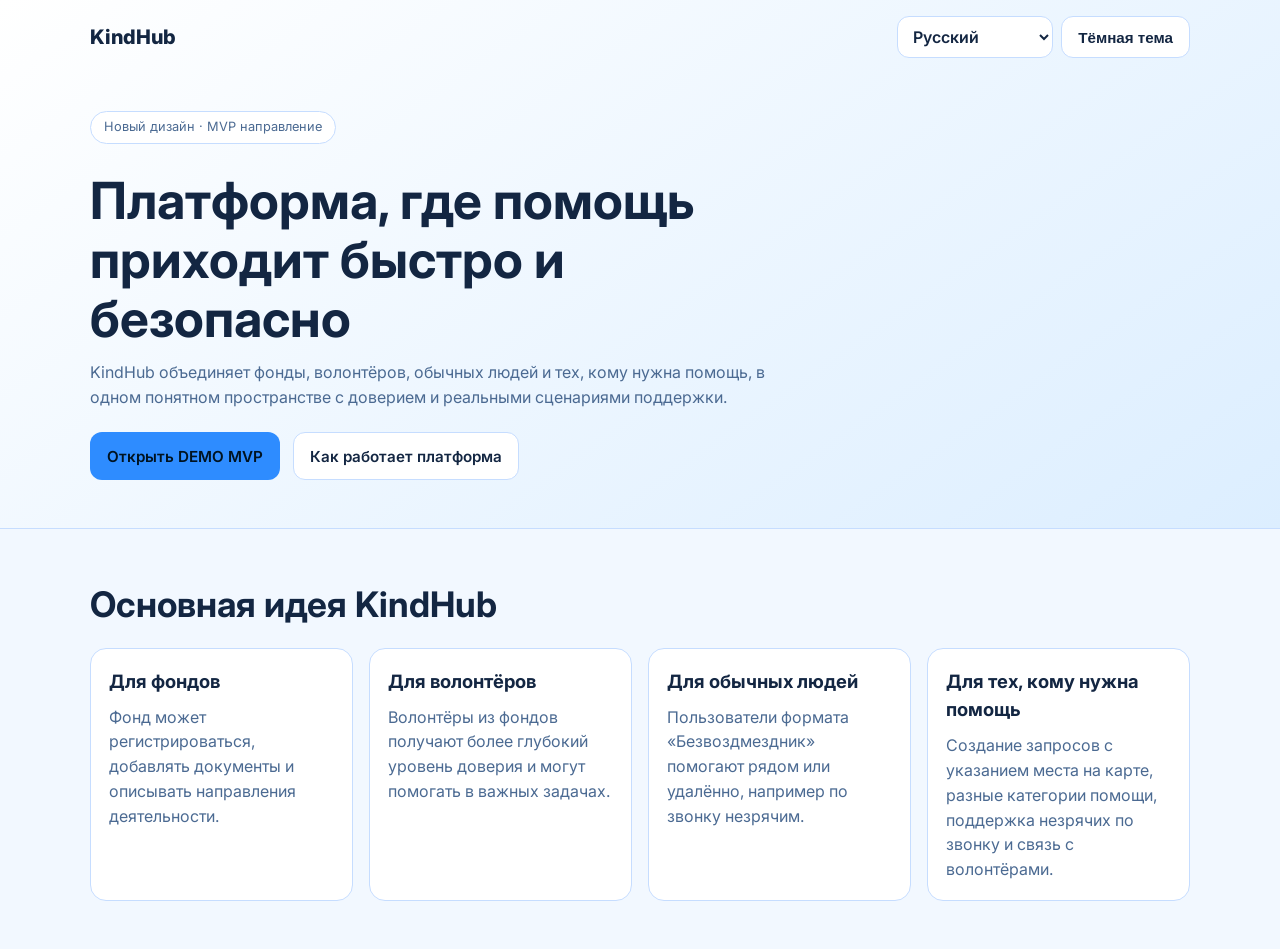
==== commit 2d61d83d: "Add files via upload" ====
--- a/index.html
+++ b/index.html
@@ -1,259 +1,73 @@
-<!DOCTYPE html>
-<html lang="ru">
-<head>
-  <meta charset="UTF-8" />
-  <meta name="viewport" content="width=device-width, initial-scale=1.0" />
-  <meta name="description" content="KindHub — место встречи тех, кто хочет помочь, и тех, кому нужна помощь. Фонды, волонтёры, микро-помощь и доступная среда." />
-  <title>KindHub — Хаб добрых дел</title>
-  <link rel="stylesheet" href="./styles.css" />
-  <link rel="preconnect" href="https://fonts.googleapis.com" />
-  <link rel="preconnect" href="https://fonts.gstatic.com" crossorigin />
-  <link href="https://fonts.googleapis.com/css2?family=DM+Sans:ital,opsz,wght@0,9..40,400;0,9..40,500;0,9..40,600;0,9..40,700;1,9..40,400&family=Fraunces:opsz,wght@9..144,500;9..144,600;9..144,700&display=swap" rel="stylesheet" />
-</head>
-<body>
-  <a class="skip-link" href="#main">Перейти к основному контенту</a>
-
-  <header class="hero">
-    <div class="hero-glow" aria-hidden="true"></div>
-    <div class="container hero-inner">
-      <p class="badge">Oxblood Winter — концепт продукта</p>
-      <h1>KindHub</h1>
-      <p class="tagline">Место, где встречаются добрые намерения и реальные нужды.</p>
-      <p class="lead">
-        Единый хаб для НКО, ищущих волонтёров, людей со свободными пятью минутами, 
-        семей, которым нужна поддержка, и всех, кому важно человеческое тепло — 
-        с фокусом на доверии, геймификации и достоинстве.
-      </p>
-      <div class="hero-actions">
-        <a href="#pillars" class="btn primary">Как это работает</a>
-        <a href="#inside" class="btn secondary">Что внутри</a>
-        <a href="#demo" class="btn ghost">Попробовать демо</a>
-      </div>
-    </div>
-  </header>
-
-  <main id="main">
-    <section id="audiences" class="section">
-      <div class="container">
-        <h2>Для кого KindHub</h2>
-        <p class="section-lead">Три входные точки в одну доверенную экосистему.</p>
-        <div class="grid three">
-          <article class="card card-accent">
-            <h3>Фонды и НКО</h3>
-            <p>
-              Доступ к базе проверенных волонтёров, подходящих под ваши задачи — 
-              от разовых мероприятий до долгосрочных программ.
-            </p>
-          </article>
-          <article class="card">
-            <h3>Волонтёры</h3>
-            <p>
-              Выбирайте проверенные организации или берите микро-задачи, 
-              которые вписываются в ваш график — от 5 минут до полной смены.
-            </p>
-          </article>
-          <article class="card">
-            <h3>Те, кому нужна помощь</h3>
-            <p>
-              Быстрая поддержка «здесь и сейчас», поручения или специальные 
-              разделы для незрячих, пожилых и многодетных семей.
-            </p>
-          </article>
-        </div>
-      </div>
-    </section>
-
-    <section id="pillars" class="section alt">
-      <div class="container">
-        <h2>Режимы помощи</h2>
-        <p class="section-lead">Одно приложение, разная глубина задач — всегда с заботой о безопасности.</p>
-        <div class="grid two">
-          <article class="card">
-            <h3>Здесь и сейчас</h3>
-            <p class="card-subtitle">Быстрая помощь человека</p>
-            <p>
-              Для моментов, которые не ждут: прочитать срок годности, подтвердить надпись 
-              на этикетке, помочь сориентироваться. Откликаются те, кто рядом.
-            </p>
-          </article>
-          <article class="card">
-            <h3>Бытовая забота</h3>
-            <p class="card-subtitle">Продукты, лекарства, доставка</p>
-            <p>
-              Для пожилых, людей с инвалидностью или многодетных родителей: 
-              покупка продуктов по списку или доставка заказов волонтёрами.
-            </p>
-          </article>
-        </div>
-      </div>
-    </section>
-
-    <section id="inside" class="section">
-      <div class="container">
-        <h2>Что внутри · Разделы</h2>
-        <p class="section-lead">Понятные пространства для каждого пользователя.</p>
-        <div class="pill-grid">
-          <article class="pill-card">
-            <h3 class="pill-title">«Я рядом»</h3>
-            <p class="pill-for">Для прохожих</p>
-            <p>Задачи на 5–15 минут: донести сумку, подсказать дорогу, просто быть рядом.</p>
-          </article>
-          <article class="pill-card">
-            <h3 class="pill-title">«Я вижу для тебя»</h3>
-            <p class="pill-for">Для незрячих</p>
-            <p>Видеосвязь (в стиле Be My Eyes) плюс AI-помощник для распознавания текстов.</p>
-          </article>
-          <article class="pill-card">
-            <h3 class="pill-title">«Профи»</h3>
-            <p class="pill-for">Для специалистов</p>
-            <p>Бесплатные консультации юристов, психологов и врачей с верифицированным профилем.</p>
-          </article>
-          <article class="pill-card">
-            <h3 class="pill-title">«Фонды»</h3>
-            <p class="pill-for">Для организаций</p>
-            <p>Реестр проверенных НКО и актуальные запросы на групповую помощь.</p>
-          </article>
-          <article class="pill-card pill-card-wide">
-            <h3 class="pill-title">«Маркет добра»</h3>
-            <p class="pill-for">Для всех</p>
-            <p>Обмен накопленных баллов волонтёра на бонусы от партнеров — кофе, скидки, услуги.</p>
-          </article>
-        </div>
-      </div>
-    </section>
-
-    <section id="certified" class="section alt">
-      <div class="container">
-        <h2>Сертифицированные помощники</h2>
-        <p class="section-lead">Доступ по паспорту для задач с высокой ответственностью.</p>
-        <ul class="cert-list">
-          <li><strong>Психологическая поддержка</strong> — короткие сессии для стабилизации.</li>
-          <li><strong>Юристы</strong> — вопросы льгот, документов и опеки.</li>
-          <li><strong>IT-специалисты</strong> — настройка гаджетов и доступности.</li>
-          <li><strong>Тьюторы</strong> — занятия с детьми из многодетных семей или интернатов.</li>
-        </ul>
-      </div>
-    </section>
-
-    <section id="gamify" class="section">
-      <div class="container">
-        <h2>Геймификация и профиль</h2>
-        <p class="section-lead">Чтобы волонтёры чувствовали ценность своего вклада.</p>
-        <div class="grid three">
-          <article class="card">
-            <h3>Цифровой паспорт волонтёра</h3>
-            <p>
-              Автоматический учет часов и типов помощи — можно экспортировать для 
-              портфолио в школу или резюме.
-            </p>
-          </article>
-          <article class="card">
-            <h3>Лестница статусов</h3>
-            <p>
-              От <em>Новичка</em> до <em>Профи</em>, с особыми званиями вроде 
-              <em>Гуру навигации</em> за помощь незрячим.
-            </p>
-          </article>
-          <article class="card">
-            <h3>Карта добрых дел</h3>
-            <p>
-              «Огоньки» активных запросов в радиусе 500 метров — анонимно, 
-              безопасно и под модерацией.
-            </p>
-            <div class="map-preview" role="img" aria-label="Стилизованная карта с светящимися точками запросов">
-              <span class="map-dot"></span>
-              <span class="map-dot"></span>
-              <span class="map-dot map-dot-accent"></span>
-            </div>
-          </article>
-        </div>
-      </div>
-    </section>
-
-    <section id="trust" class="section alt">
-      <div class="container">
-        <h2>Доверие и безопасность</h2>
-        <p class="section-lead">Принципиально важно, когда речь о детях, пожилых и медицине.</p>
-        <div class="grid three">
-          <article class="card">
-            <h3>Двусторонние рейтинги</h3>
-            <p>Волонтёры и подопечные оценивают друг друга после каждой задачи.</p>
-          </article>
-          <article class="card">
-            <h3>SOS-кнопка</h3>
-            <p>Быстрый вызов экстренных служб или связь с живым модератором приложения.</p>
-          </article>
-          <article class="card">
-            <h3>Верификация личности</h3>
-            <p>Проверка через Госуслуги или партнеров открывает доступ к сложным задачам.</p>
-          </article>
-        </div>
-      </div>
-    </section>
-
-    <section id="partners" class="section">
-      <div class="container">
-        <h2>Партнеры и бизнес</h2>
-        <p class="section-lead">Бонусы, которые вознаграждают доброту.</p>
-        <p>
-          Специальные предложения от кафе и ритейлеров: например, 5 выполненных задач 
-          открывают бесплатный кофе. Подкрепляем привычку помогать без лишней коммерции.
-        </p>
-      </div>
-    </section>
-
-    <section id="demo" class="section alt">
-      <div class="container">
-        <h2>Интерактивное демо: микро-задачи</h2>
-        <p class="section-lead">
-          Выполните тестовые задания, чтобы увидеть, как растут баллы и меняется статус в паспорте.
-        </p>
-        <div class="grid two">
-          <article class="card">
-            <h3>Задачи рядом с вами</h3>
-            <div id="taskFeed" class="task-feed"></div>
-          </article>
-          <article class="card stats">
-            <h3>Ваш паспорт волонтёра (демо)</h3>
-            <dl class="passport-dl">
-              <div><dt>Баллы</dt><dd id="points">0</dd></div>
-              <div><dt>Уровень</dt><dd id="rating">Новичок</dd></div>
-              <div><dt>Помощь зрением</dt><dd id="visionCount">0</dd></div>
-              <div><dt>Специализация</dt><dd id="specialty">—</dd></div>
-            </dl>
-            <p id="confirmation" class="confirmation" aria-live="polite"></p>
-          </article>
-        </div>
-        <div class="accessibility-controls">
-          <button id="contrastBtn" class="btn secondary" type="button">
-            Высокий контраст
-          </button>
-          <button id="fontBtn" class="btn secondary" type="button">
-            Увеличить шрифт
-          </button>
-        </div>
-      </div>
-    </section>
-
-    <section class="section defense">
-      <div class="container">
-        <h2>Почему KindHub</h2>
-        <blockquote>
-          Большие порталы часто кажутся бюрократией, а чаты в мессенджерах — хаосом. 
-          KindHub — это спокойный и надежный мост. Микро-помощь и профессиональная глубина 
-          в эстетике «холодной ночи», которую легко читать даже в 2 часа утра.
-        </blockquote>
-      </div>
-    </section>
-  </main>
-
-  <footer class="footer">
-    <div class="container footer-inner">
-      <p><strong>KindHub</strong> — прототип концепции · HTML / CSS / JS</p>
-      <p class="footer-palette" aria-label="Цветовая палитра">Jet #050505 · Charcoal #3B3B3B · Oxblood #5B2933 · Mulberry #8B234A · Mauve #9A848A · Mist #D8DEDA</p>
-    </div>
-  </footer>
-
-  <script src="./script.js"></script>
-</body>
-</html>
+<!DOCTYPE html>
+<html lang="ru">
+<head>
+  <meta charset="UTF-8" />
+  <meta name="viewport" content="width=device-width, initial-scale=1.0" />
+  <meta name="description" content="KindHub — платформа, где люди и фонды находят помощь и поддержку. Светлая и тёмная тема, отдельная MVP-демо страница." />
+  <title>KindHub — Платформа взаимопомощи</title>
+  <link rel="stylesheet" href="./styles.css" />
+  <link rel="preconnect" href="https://fonts.googleapis.com" />
+  <link rel="preconnect" href="https://fonts.gstatic.com" crossorigin />
+  <link href="https://fonts.googleapis.com/css2?family=Inter:wght@400;500;600;700;800&display=swap" rel="stylesheet" />
+</head>
+<body data-site-page="landing">
+  <header class="hero">
+    <div class="container">
+      <nav class="topbar">
+        <p class="logo">KindHub</p>
+        <div class="topbar-controls">
+          <label class="visually-hidden" for="langSelect">Language</label>
+          <select id="langSelect" class="lang-select" aria-label="Language">
+            <option value="ru">Русский</option>
+            <option value="en">English</option>
+            <option value="kg">Кыргызча</option>
+          </select>
+          <button id="themeToggle" class="btn btn-theme" type="button" data-i18n="themeDark">
+            Тёмная тема
+          </button>
+        </div>
+      </nav>
+
+      <div class="hero-content">
+        <p class="badge" data-i18n="badge">Помощь в открытые руки</p>
+        <h1 data-i18n="heroTitle">Платформа, где помощь приходит быстро и безопасно</h1>
+        <p class="lead" data-i18n="heroLead">
+          KindHub объединяет фонды, волонтёров, обычных людей и тех, кому нужна помощь,
+          в одном понятном пространстве с доверием и реальными сценариями поддержки.
+        </p>
+        <div class="actions">
+          <a href="./demo.html" class="btn btn-primary" data-i18n="openDemo">Открыть DEMO</a>
+          <a href="#about" class="btn btn-secondary" data-i18n="howItWorks">Как работает платформа</a>
+        </div>
+      </div>
+    </div>
+  </header>
+
+  <main id="about" class="container">
+    <section class="section">
+      <h2 data-i18n="aboutTitle">Основная идея KindHub</h2>
+      <div class="cards">
+        <article class="card">
+          <h3 data-i18n="cardFund">Для фондов</h3>
+          <p data-i18n="cardFundText">Фонд может регистрироваться, добавлять документы и описывать направления деятельности.</p>
+        </article>
+        <article class="card">
+          <h3 data-i18n="cardVol">Для волонтёров</h3>
+          <p data-i18n="cardVolText">Волонтёры из фондов получают более глубокий уровень доверия и могут помогать в важных задачах.</p>
+        </article>
+        <article class="card">
+          <h3 data-i18n="cardPeople">Для обычных людей</h3>
+          <p data-i18n="cardPeopleText">Пользователи формата «Безвоздмездник» помогают рядом или удалённо, например по звонку незрячим.</p>
+        </article>
+        <article class="card">
+          <h3 data-i18n="cardHelp">Для тех, кому нужна помощь</h3>
+          <p data-i18n="cardHelpText">Создание запросов с указанием местоположения на карте, категориями помощи и поддержкой незрячих через видеозвонок или по звонку волонтёрам.</p>
+        </article>
+      </div>
+    </section>
+  </main>+
+
+  <script src="./site-shared.js"></script>
+</body>
+</html>
--- a/styles.css
+++ b/styles.css
@@ -1,552 +1,203 @@
-/* Oxblood Winter — KindHub */
 :root {
-  --jet: #050505;
-  --charcoal: #3b3b3b;
-  --oxblood: #5b2933;
-  --mulberry: #8b234a;
-  --mauve: #9a848a;
-  --mist: #d8deda;
-
-  --bg: var(--jet);
-  --bg-elevated: #0c0c0c;
-  --surface: #121212;
-  --surface-border: rgba(216, 222, 218, 0.12);
-  --text: var(--mist);
-  --text-heading: #f0f4f1;
-  --muted: var(--mauve);
-  --accent: var(--mulberry);
-  --accent-soft: rgba(139, 35, 74, 0.35);
-  --accent-ox: var(--oxblood);
-  --link: #e8b4c8;
-  --link-hover: #fff0f6;
-  --success-bg: rgba(91, 41, 51, 0.35);
-  --success-border: rgba(139, 35, 74, 0.55);
-  --success-text: #f5e6ea;
-  --hero-gradient: radial-gradient(
-      120% 80% at 80% -10%,
-      rgba(139, 35, 74, 0.45) 0%,
-      transparent 55%
-    ),
-    radial-gradient(
-      80% 60% at 0% 100%,
-      rgba(91, 41, 51, 0.5) 0%,
-      transparent 50%
-    ),
-    linear-gradient(165deg, #080808 0%, #0a0506 40%, #050505 100%);
+  --bg: #f2f8ff;
+  --surface: #ffffff;
+  --surface-soft: #e8f2ff;
+  --border: #c6ddff;
+  --text: #132642;
+  --muted: #4b6a92;
+  --accent: #2e8cff;
+  --accent-strong: #1769cc;
+  --hero-gradient: linear-gradient(145deg, #ffffff 0%, #dceeff 100%);
+}
+
+body.dark-theme {
+  --bg: #090909;
+  --surface: #111111;
+  --surface-soft: #191919;
+  --border: #2b2b2b;
+  --text: #ffc800;
+  --muted: #f4d86f;
+  --accent: #ffc800;
+  --accent-strong: #e8b600;
+  --hero-gradient: linear-gradient(145deg, #000000 0%, #1a1a1a 100%);
 }
 
 * {
   box-sizing: border-box;
 }
 
-html {
-  scroll-behavior: smooth;
-}
-
 body {
   margin: 0;
-  font-family: "DM Sans", system-ui, sans-serif;
-  font-size: 1rem;
-  line-height: 1.65;
+  font-family: Inter, system-ui, sans-serif;
   background: var(--bg);
   color: var(--text);
-}
-
-h1,
-h2,
-h3,
-h4 {
-  font-family: Fraunces, Georgia, serif;
-  font-weight: 600;
-  color: var(--text-heading);
-  margin-top: 0;
-  line-height: 1.22;
-  letter-spacing: -0.02em;
-}
-
-h1 {
-  font-size: clamp(2.4rem, 5.5vw, 3.35rem);
-  margin-bottom: 0.35rem;
-}
-
-h2 {
-  font-size: clamp(1.55rem, 3vw, 2rem);
-  margin-bottom: 0.5rem;
-}
-
-h3 {
-  font-size: 1.12rem;
-}
-
-h4 {
-  font-size: 1rem;
-}
-
-a {
-  color: var(--link);
-}
-
-a:hover {
-  color: var(--link-hover);
-}
-
-.skip-link {
+  line-height: 1.55;
+}
+
+.container {
+  width: min(1100px, 92%);
+  margin: 0 auto;
+}
+
+.hero {
+  background: var(--hero-gradient);
+  border-bottom: 1px solid var(--border);
+}
+
+.topbar {
+  padding: 1rem 0;
+  display: flex;
+  justify-content: space-between;
+  align-items: center;
+  gap: 1rem;
+  flex-wrap: wrap;
+}
+
+.topbar-controls {
+  display: flex;
+  align-items: center;
+  gap: 0.5rem;
+  flex-wrap: wrap;
+}
+
+.visually-hidden {
   position: absolute;
-  left: -999px;
-  top: auto;
   width: 1px;
   height: 1px;
+  padding: 0;
+  margin: -1px;
   overflow: hidden;
-}
-
-.skip-link:focus {
-  left: 16px;
-  top: 16px;
-  width: auto;
-  height: auto;
-  padding: 10px 14px;
-  background: var(--mist);
-  color: var(--jet);
-  z-index: 100;
-  border-radius: 8px;
+  clip: rect(0, 0, 0, 0);
+  white-space: nowrap;
+  border: 0;
+}
+
+.lang-select {
+  min-width: 9.75rem;
+  height: 2.625rem;
+  padding: 0 0.65rem;
+  border: 1px solid var(--border);
+  border-radius: 12px;
+  background: var(--surface);
+  color: var(--text);
+  font: inherit;
   font-weight: 600;
-}
-
-.container {
-  width: min(1040px, 92%);
-  margin: 0 auto;
-}
-
-.hero {
-  position: relative;
-  padding: clamp(3.5rem, 10vw, 5.5rem) 0;
-  background: var(--hero-gradient);
-  color: var(--mist);
-  border-bottom: 1px solid var(--surface-border);
-  overflow: hidden;
-}
-
-.hero-glow {
-  position: absolute;
-  inset: -20% -10% auto;
-  height: 70%;
-  background: radial-gradient(
-    ellipse at 50% 0%,
-    rgba(139, 35, 74, 0.25) 0%,
-    transparent 55%
-  );
-  pointer-events: none;
-}
-
-.hero-inner {
-  position: relative;
-  z-index: 1;
+  cursor: pointer;
+  line-height: 1.2;
+}
+
+.logo {
+  margin: 0;
+  font-size: 1.25rem;
+  font-weight: 800;
+}
+
+.hero-content {
+  padding: 1.5rem 0 3rem;
+  max-width: 720px;
 }
 
 .badge {
   display: inline-block;
-  font-size: 0.75rem;
-  text-transform: uppercase;
-  letter-spacing: 0.12em;
+  border: 1px solid var(--border);
+  background: var(--surface);
+  border-radius: 999px;
+  padding: 0.35rem 0.8rem;
+  font-size: 0.8rem;
+  color: var(--muted);
+}
+
+h1 {
+  font-size: clamp(2rem, 4vw, 3.25rem);
+  margin: 0.9rem 0 0.8rem;
+  line-height: 1.15;
+}
+
+h2 {
+  font-size: clamp(1.5rem, 3vw, 2.2rem);
+  margin: 0 0 1rem;
+}
+
+h3 {
+  margin: 0 0 0.6rem;
+  font-size: 1.15rem;
+}
+
+.lead {
+  margin: 0;
+  color: var(--muted);
+}
+
+.actions {
+  margin-top: 1.4rem;
+  display: flex;
+  gap: 0.8rem;
+  flex-wrap: wrap;
+}
+
+.btn {
+  border: 1px solid var(--border);
+  border-radius: 12px;
+  padding: 0.7rem 1rem;
   font-weight: 600;
-  color: var(--mauve);
-  border: 1px solid var(--surface-border);
-  padding: 6px 12px;
-  border-radius: 999px;
-  background: rgba(59, 59, 59, 0.35);
-}
-
-.tagline {
-  font-size: clamp(1.05rem, 2.2vw, 1.25rem);
-  color: var(--mist);
-  opacity: 0.92;
-  margin: 0 0 1rem;
-  font-weight: 500;
-}
-
-.lead {
-  max-width: 38rem;
-  color: rgba(216, 222, 218, 0.88);
-  margin-bottom: 0;
-}
-
-.hero-actions {
-  display: flex;
-  gap: 12px;
-  flex-wrap: wrap;
-  margin-top: 1.5rem;
-}
-
-.section {
-  padding: clamp(3rem, 6vw, 4rem) 0;
-}
-
-.section.alt {
-  background: linear-gradient(
-    180deg,
-    rgba(91, 41, 51, 0.12) 0%,
-    transparent 40%
-  );
-  background-color: var(--bg-elevated);
-}
-
-.section-lead {
-  color: var(--muted);
-  margin-top: 0.25rem;
-  margin-bottom: 1.5rem;
-  max-width: 40rem;
-}
-
-.grid {
-  display: grid;
-  gap: 1.1rem;
-}
-
-.grid.two {
-  grid-template-columns: repeat(auto-fit, minmax(280px, 1fr));
-}
-
-.grid.three {
-  grid-template-columns: repeat(auto-fit, minmax(240px, 1fr));
-}
-
-.card {
-  background: var(--surface);
-  border: 1px solid var(--surface-border);
-  border-radius: 16px;
-  padding: 1.35rem 1.4rem;
-  box-shadow: 0 18px 40px rgba(0, 0, 0, 0.35);
-}
-
-.card-accent {
-  border-color: rgba(139, 35, 74, 0.45);
-  box-shadow: 0 0 0 1px rgba(139, 35, 74, 0.15),
-    0 18px 40px rgba(0, 0, 0, 0.35);
-}
-
-.card-subtitle {
-  color: var(--muted);
-  font-size: 0.92rem;
-  margin-top: -0.25rem;
-}
-
-.btn {
-  display: inline-block;
-  border: none;
-  border-radius: 12px;
-  padding: 11px 18px;
   text-decoration: none;
   cursor: pointer;
-  font-weight: 600;
   font-size: 0.95rem;
-  font-family: inherit;
-  transition: transform 0.15s ease, background 0.15s ease, border-color 0.15s;
-}
-
-.btn:active {
-  transform: scale(0.98);
-}
-
-.btn.primary {
-  background: linear-gradient(135deg, var(--mulberry) 0%, var(--oxblood) 100%);
-  color: #fff;
-  box-shadow: 0 8px 24px rgba(139, 35, 74, 0.35);
-}
-
-.btn.primary:hover {
-  filter: brightness(1.08);
-}
-
-.btn.secondary {
-  background: transparent;
-  color: var(--mist);
-  border: 1px solid var(--surface-border);
-}
-
-.btn.secondary:hover {
-  border-color: rgba(216, 222, 218, 0.35);
-  background: rgba(255, 255, 255, 0.04);
-}
-
-.btn.ghost {
-  background: rgba(139, 35, 74, 0.15);
-  color: #f5dfe8;
-  border: 1px solid rgba(139, 35, 74, 0.4);
-}
-
-.btn.ghost:hover {
-  background: rgba(139, 35, 74, 0.28);
-}
-
-.pill-grid {
+  transition: 0.2s ease;
+}
+
+.btn-primary {
+  background: var(--accent);
+  color: #001321;
+  border-color: transparent;
+}
+
+.btn-primary:hover {
+  background: var(--accent-strong);
+}
+
+.btn-secondary,
+.btn-theme {
+  background: var(--surface);
+  color: var(--text);
+}
+
+.btn-secondary:hover,
+.btn-theme:hover {
+  background: var(--surface-soft);
+}
+
+.section {
+  padding: 3rem 0;
+}
+
+.cards {
   display: grid;
+  grid-template-columns: repeat(auto-fit, minmax(240px, 1fr));
   gap: 1rem;
-  grid-template-columns: repeat(auto-fit, minmax(220px, 1fr));
-}
-
-.pill-card {
-  background: var(--surface);
-  border: 1px solid var(--surface-border);
+}
+
+.card {
+  background: var(--surface);
+  border: 1px solid var(--border);
   border-radius: 16px;
-  padding: 1.25rem 1.35rem;
-  border-left: 4px solid var(--mulberry);
-}
-
-.pill-card-wide {
-  grid-column: 1 / -1;
-}
-
-@media (min-width: 720px) {
-  .pill-card-wide {
-    grid-column: span 2;
+  padding: 1.1rem;
+}
+
+.card p {
+  margin: 0;
+  color: var(--muted);
+}
+
+.footer {
+  border-top: 1px solid var(--border);
+  padding: 1.4rem 0 2rem;
+  color: var(--muted);
+}
+
+@media (max-width: 640px) {
+  .actions {
+    flex-direction: column;
+    align-items: stretch;
   }
 }
-
-.pill-title {
-  font-family: Fraunces, Georgia, serif;
-  color: var(--text-heading);
-  margin: 0 0 0.35rem;
-  font-size: 1.15rem;
-}
-
-.pill-for {
-  font-size: 0.8rem;
-  text-transform: uppercase;
-  letter-spacing: 0.08em;
-  color: var(--muted);
-  margin: 0 0 0.65rem;
-}
-
-.cert-list {
-  margin: 0;
-  padding-left: 1.2rem;
-  color: rgba(216, 222, 218, 0.92);
-  max-width: 42rem;
-}
-
-.cert-list li {
-  margin-bottom: 0.65rem;
-}
-
-.cert-list strong {
-  color: var(--text-heading);
-}
-
-.map-preview {
-  margin-top: 1rem;
-  height: 100px;
-  border-radius: 12px;
-  background: radial-gradient(
-      circle at 30% 40%,
-      rgba(139, 35, 74, 0.25) 0%,
-      transparent 50%
-    ),
-    linear-gradient(145deg, #0a0a0a 0%, #1a1214 100%);
-  border: 1px solid var(--surface-border);
-  position: relative;
-  overflow: hidden;
-}
-
-.map-dot {
-  position: absolute;
-  width: 10px;
-  height: 10px;
-  border-radius: 50%;
-  background: rgba(216, 222, 218, 0.35);
-  box-shadow: 0 0 12px rgba(216, 222, 218, 0.4);
-}
-
-.map-dot:nth-child(1) {
-  left: 22%;
-  top: 38%;
-}
-
-.map-dot:nth-child(2) {
-  left: 58%;
-  top: 52%;
-}
-
-.map-dot-accent {
-  background: var(--mulberry);
-  box-shadow: 0 0 16px rgba(139, 35, 74, 0.85);
-  left: 72%;
-  top: 28%;
-}
-
-.task-feed {
-  display: grid;
-  gap: 0.75rem;
-}
-
-.task-item {
-  border: 1px solid var(--surface-border);
-  border-radius: 12px;
-  padding: 1rem;
-  background: rgba(5, 5, 5, 0.45);
-}
-
-.task-item h4 {
-  margin-bottom: 0.35rem;
-  color: var(--text-heading);
-}
-
-.task-badge {
-  display: inline-block;
-  margin-left: 0.35rem;
-  font-size: 0.65rem;
-  font-weight: 700;
-  text-transform: uppercase;
-  letter-spacing: 0.06em;
-  vertical-align: middle;
-  padding: 3px 7px;
-  border-radius: 6px;
-  background: var(--accent-soft);
-  color: #fce8f0;
-  border: 1px solid rgba(139, 35, 74, 0.55);
-  font-family: "DM Sans", system-ui, sans-serif;
-}
-
-.task-meta {
-  color: var(--muted);
-  font-size: 0.88rem;
-  margin-bottom: 0.5rem;
-}
-
-.task-item button {
-  background: linear-gradient(135deg, #6d2d40 0%, var(--mulberry) 100%);
-  color: #fff;
-  border: none;
-  border-radius: 10px;
-  padding: 9px 14px;
-  cursor: pointer;
-  font-weight: 600;
-  font-family: inherit;
-  margin-top: 0.35rem;
-}
-
-.task-item button:hover:not(:disabled) {
-  filter: brightness(1.1);
-}
-
-.task-item button:disabled {
-  opacity: 0.55;
-  cursor: not-allowed;
-}
-
-.passport-dl {
-  margin: 0;
-  display: grid;
-  gap: 0.75rem;
-}
-
-.passport-dl > div {
-  display: flex;
-  justify-content: space-between;
-  align-items: baseline;
-  gap: 1rem;
-  padding-bottom: 0.65rem;
-  border-bottom: 1px solid var(--surface-border);
-}
-
-.passport-dl > div:last-of-type {
-  border-bottom: none;
-}
-
-.passport-dl dt {
-  margin: 0;
-  color: var(--muted);
-  font-size: 0.88rem;
-}
-
-.passport-dl dd {
-  margin: 0;
-  font-weight: 600;
-  color: var(--text-heading);
-  text-align: right;
-}
-
-.confirmation {
-  min-height: 2.75rem;
-  margin-top: 1rem;
-  color: var(--success-text);
-  background: var(--success-bg);
-  border: 1px solid var(--success-border);
-  border-radius: 10px;
-  padding: 0.65rem 0.85rem;
-  font-size: 0.92rem;
-}
-
-.accessibility-controls {
-  margin-top: 1.25rem;
-  display: flex;
-  gap: 10px;
-  flex-wrap: wrap;
-}
-
-.defense blockquote {
-  margin: 0;
-  font-size: clamp(1.05rem, 2vw, 1.2rem);
-  font-style: italic;
-  font-family: Fraunces, Georgia, serif;
-  border-left: 4px solid var(--mulberry);
-  padding-left: 1.25rem;
-  color: rgba(216, 222, 218, 0.95);
-  max-width: 44rem;
-}
-
-.footer {
-  border-top: 1px solid var(--surface-border);
-  padding: 2rem 0 2.5rem;
-  color: var(--muted);
-  font-size: 0.88rem;
-}
-
-.footer-inner p {
-  margin: 0.35rem 0 0;
-}
-
-.footer-palette {
-  font-size: 0.75rem;
-  opacity: 0.85;
-  word-break: break-word;
-}
-
-/* Extra-high contrast on dark base */
-body.high-contrast {
-  --text: #ffffff;
-  --text-heading: #ffffff;
-  --muted: #e2e2e2;
-  --mist: #ffffff;
-  --surface: #000000;
-  --surface-border: #ffffff;
-  --link: #ffea00;
-  --link-hover: #fff59a;
-  --accent: #ff3366;
-  --accent-ox: #cc0033;
-}
-
-body.high-contrast .card,
-body.high-contrast .pill-card,
-body.high-contrast .task-item {
-  border-width: 2px;
-}
-
-body.high-contrast .btn.primary {
-  background: #ff3366;
-  color: #000;
-  box-shadow: none;
-}
-
-body.high-contrast .btn.secondary,
-body.high-contrast .btn.ghost {
-  border-color: #fff;
-  color: #fff;
-}
-
-body.readable-font {
-  font-size: 1.125rem;
-}
-
-body.readable-font h1 {
-  font-size: clamp(2rem, 4.5vw, 2.75rem);
-}
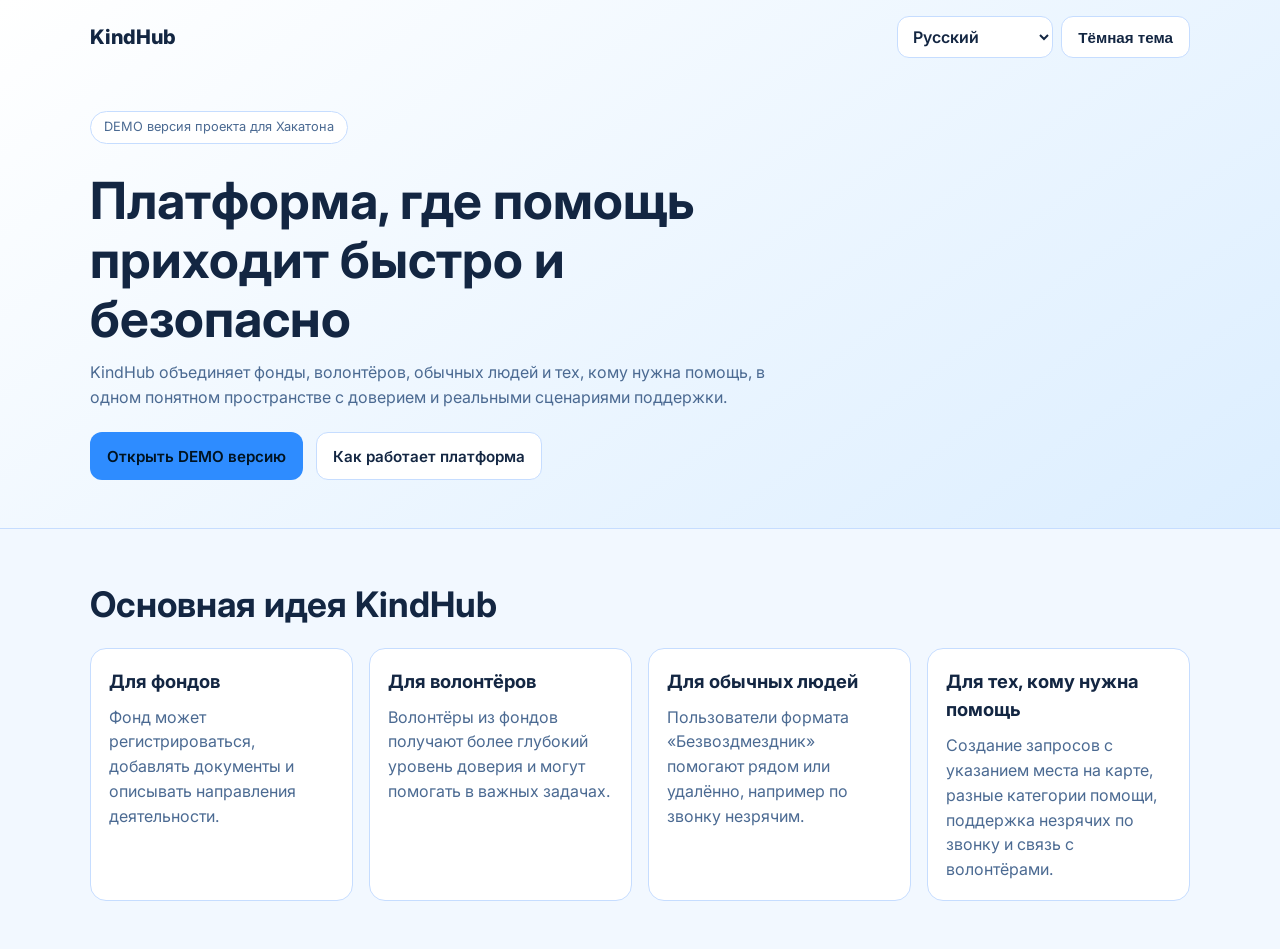
==== commit 52397bac: "add fles" ====
--- a/index.html
+++ b/index.html
@@ -1,73 +1,72 @@
-<!DOCTYPE html>
-<html lang="ru">
-<head>
-  <meta charset="UTF-8" />
-  <meta name="viewport" content="width=device-width, initial-scale=1.0" />
-  <meta name="description" content="KindHub — платформа, где люди и фонды находят помощь и поддержку. Светлая и тёмная тема, отдельная MVP-демо страница." />
-  <title>KindHub — Платформа взаимопомощи</title>
-  <link rel="stylesheet" href="./styles.css" />
-  <link rel="preconnect" href="https://fonts.googleapis.com" />
-  <link rel="preconnect" href="https://fonts.gstatic.com" crossorigin />
-  <link href="https://fonts.googleapis.com/css2?family=Inter:wght@400;500;600;700;800&display=swap" rel="stylesheet" />
-</head>
-<body data-site-page="landing">
-  <header class="hero">
-    <div class="container">
-      <nav class="topbar">
-        <p class="logo">KindHub</p>
-        <div class="topbar-controls">
-          <label class="visually-hidden" for="langSelect">Language</label>
-          <select id="langSelect" class="lang-select" aria-label="Language">
-            <option value="ru">Русский</option>
-            <option value="en">English</option>
-            <option value="kg">Кыргызча</option>
-          </select>
-          <button id="themeToggle" class="btn btn-theme" type="button" data-i18n="themeDark">
-            Тёмная тема
-          </button>
-        </div>
-      </nav>
-
-      <div class="hero-content">
-        <p class="badge" data-i18n="badge">Помощь в открытые руки</p>
-        <h1 data-i18n="heroTitle">Платформа, где помощь приходит быстро и безопасно</h1>
-        <p class="lead" data-i18n="heroLead">
-          KindHub объединяет фонды, волонтёров, обычных людей и тех, кому нужна помощь,
-          в одном понятном пространстве с доверием и реальными сценариями поддержки.
-        </p>
-        <div class="actions">
-          <a href="./demo.html" class="btn btn-primary" data-i18n="openDemo">Открыть DEMO</a>
-          <a href="#about" class="btn btn-secondary" data-i18n="howItWorks">Как работает платформа</a>
-        </div>
-      </div>
-    </div>
-  </header>
-
-  <main id="about" class="container">
-    <section class="section">
-      <h2 data-i18n="aboutTitle">Основная идея KindHub</h2>
-      <div class="cards">
-        <article class="card">
-          <h3 data-i18n="cardFund">Для фондов</h3>
-          <p data-i18n="cardFundText">Фонд может регистрироваться, добавлять документы и описывать направления деятельности.</p>
-        </article>
-        <article class="card">
-          <h3 data-i18n="cardVol">Для волонтёров</h3>
-          <p data-i18n="cardVolText">Волонтёры из фондов получают более глубокий уровень доверия и могут помогать в важных задачах.</p>
-        </article>
-        <article class="card">
-          <h3 data-i18n="cardPeople">Для обычных людей</h3>
-          <p data-i18n="cardPeopleText">Пользователи формата «Безвоздмездник» помогают рядом или удалённо, например по звонку незрячим.</p>
-        </article>
-        <article class="card">
-          <h3 data-i18n="cardHelp">Для тех, кому нужна помощь</h3>
-          <p data-i18n="cardHelpText">Создание запросов с указанием местоположения на карте, категориями помощи и поддержкой незрячих через видеозвонок или по звонку волонтёрам.</p>
-        </article>
-      </div>
-    </section>
-  </main>-
-
-  <script src="./site-shared.js"></script>
-</body>
+<!DOCTYPE html>
+<html lang="ru">
+<head>
+  <meta charset="UTF-8" />
+  <meta name="viewport" content="width=device-width, initial-scale=1.0" />
+  <meta name="description" content="KindHub — платформа, где люди и фонды находят помощь и поддержку." />
+  <title>KindHub — Платформа взаимопомощи</title>
+  <link rel="stylesheet" href="./styles.css" />
+  <link rel="preconnect" href="https://fonts.googleapis.com" />
+  <link rel="preconnect" href="https://fonts.gstatic.com" crossorigin />
+  <link href="https://fonts.googleapis.com/css2?family=Inter:wght@400;500;600;700;800&display=swap" rel="stylesheet" />
+</head>
+<body data-site-page="landing">
+  <header class="hero">
+    <div class="container">
+      <nav class="topbar">
+        <p class="logo">KindHub</p>
+        <div class="topbar-controls">
+          <label class="visually-hidden" for="langSelect">Language</label>
+          <select id="langSelect" class="lang-select" aria-label="Language">
+            <option value="ru">Русский</option>
+            <option value="en">English</option>
+            <option value="kg">Кыргызча</option>
+          </select>
+          <button id="themeToggle" class="btn btn-theme" type="button" data-i18n="themeDark">
+            Тёмная тема
+          </button>
+        </div>
+      </nav>
+
+      <div class="hero-content">
+        <p class="badge" data-i18n="badge">Помощь в открытые руки</p>
+        <h1 data-i18n="heroTitle">Платформа, где помощь приходит быстро и безопасно</h1>
+        <p class="lead" data-i18n="heroLead">
+          KindHub объединяет фонды, волонтёров, обычных людей и тех, кому нужна помощь,
+          в одном понятном пространстве с доверием и реальными сценариями поддержки.
+        </p>
+        <div class="actions">
+          <a href="./demo.html" class="btn btn-primary" data-i18n="openDemo">Открыть DEMO</a>
+          <a href="#about" class="btn btn-secondary" data-i18n="howItWorks">Как работает платформа</a>
+        </div>
+      </div>
+    </div>
+  </header>
+
+  <main id="about" class="container">
+    <section class="section">
+      <h2 data-i18n="aboutTitle">Основная идея KindHub</h2>
+      <div class="cards">
+        <article class="card">
+          <h3 data-i18n="cardFund">Для фондов</h3>
+          <p data-i18n="cardFundText">Фонд может регистрироваться, добавлять документы и описывать направления деятельности.</p>
+        </article>
+        <article class="card">
+          <h3 data-i18n="cardVol">Для волонтёров</h3>
+          <p data-i18n="cardVolText">Волонтёры из фондов получают более глубокий уровень доверия и могут помогать в важных задачах.</p>
+        </article>
+        <article class="card">
+          <h3 data-i18n="cardPeople">Для обычных людей</h3>
+          <p data-i18n="cardPeopleText">Пользователи формата «Безвоздмездник» помогают рядом или удалённо, например по звонку незрячим.</p>
+        </article>
+        <article class="card">
+          <h3 data-i18n="cardHelp">Для тех, кому нужна помощь</h3>
+          <p data-i18n="cardHelpText">Создание запросов с указанием местоположения на карте, категориями помощи и поддержкой незрячих через видеозвонок или по звонку волонтёрам.</p>
+        </article>
+      </div>
+    </section>
+  </main>
+
+  <script src="./site-shared.js"></script>
+</body>
 </html>
--- a/styles.css
+++ b/styles.css
@@ -1,203 +1,203 @@
-:root {
-  --bg: #f2f8ff;
-  --surface: #ffffff;
-  --surface-soft: #e8f2ff;
-  --border: #c6ddff;
-  --text: #132642;
-  --muted: #4b6a92;
-  --accent: #2e8cff;
-  --accent-strong: #1769cc;
-  --hero-gradient: linear-gradient(145deg, #ffffff 0%, #dceeff 100%);
-}
-
-body.dark-theme {
-  --bg: #090909;
-  --surface: #111111;
-  --surface-soft: #191919;
-  --border: #2b2b2b;
-  --text: #ffc800;
-  --muted: #f4d86f;
-  --accent: #ffc800;
-  --accent-strong: #e8b600;
-  --hero-gradient: linear-gradient(145deg, #000000 0%, #1a1a1a 100%);
-}
-
-* {
-  box-sizing: border-box;
-}
-
-body {
-  margin: 0;
-  font-family: Inter, system-ui, sans-serif;
-  background: var(--bg);
-  color: var(--text);
-  line-height: 1.55;
-}
-
-.container {
-  width: min(1100px, 92%);
-  margin: 0 auto;
-}
-
-.hero {
-  background: var(--hero-gradient);
-  border-bottom: 1px solid var(--border);
-}
-
-.topbar {
-  padding: 1rem 0;
-  display: flex;
-  justify-content: space-between;
-  align-items: center;
-  gap: 1rem;
-  flex-wrap: wrap;
-}
-
-.topbar-controls {
-  display: flex;
-  align-items: center;
-  gap: 0.5rem;
-  flex-wrap: wrap;
-}
-
-.visually-hidden {
-  position: absolute;
-  width: 1px;
-  height: 1px;
-  padding: 0;
-  margin: -1px;
-  overflow: hidden;
-  clip: rect(0, 0, 0, 0);
-  white-space: nowrap;
-  border: 0;
-}
-
-.lang-select {
-  min-width: 9.75rem;
-  height: 2.625rem;
-  padding: 0 0.65rem;
-  border: 1px solid var(--border);
-  border-radius: 12px;
-  background: var(--surface);
-  color: var(--text);
-  font: inherit;
-  font-weight: 600;
-  cursor: pointer;
-  line-height: 1.2;
-}
-
-.logo {
-  margin: 0;
-  font-size: 1.25rem;
-  font-weight: 800;
-}
-
-.hero-content {
-  padding: 1.5rem 0 3rem;
-  max-width: 720px;
-}
-
-.badge {
-  display: inline-block;
-  border: 1px solid var(--border);
-  background: var(--surface);
-  border-radius: 999px;
-  padding: 0.35rem 0.8rem;
-  font-size: 0.8rem;
-  color: var(--muted);
-}
-
-h1 {
-  font-size: clamp(2rem, 4vw, 3.25rem);
-  margin: 0.9rem 0 0.8rem;
-  line-height: 1.15;
-}
-
-h2 {
-  font-size: clamp(1.5rem, 3vw, 2.2rem);
-  margin: 0 0 1rem;
-}
-
-h3 {
-  margin: 0 0 0.6rem;
-  font-size: 1.15rem;
-}
-
-.lead {
-  margin: 0;
-  color: var(--muted);
-}
-
-.actions {
-  margin-top: 1.4rem;
-  display: flex;
-  gap: 0.8rem;
-  flex-wrap: wrap;
-}
-
-.btn {
-  border: 1px solid var(--border);
-  border-radius: 12px;
-  padding: 0.7rem 1rem;
-  font-weight: 600;
-  text-decoration: none;
-  cursor: pointer;
-  font-size: 0.95rem;
-  transition: 0.2s ease;
-}
-
-.btn-primary {
-  background: var(--accent);
-  color: #001321;
-  border-color: transparent;
-}
-
-.btn-primary:hover {
-  background: var(--accent-strong);
-}
-
-.btn-secondary,
-.btn-theme {
-  background: var(--surface);
-  color: var(--text);
-}
-
-.btn-secondary:hover,
-.btn-theme:hover {
-  background: var(--surface-soft);
-}
-
-.section {
-  padding: 3rem 0;
-}
-
-.cards {
-  display: grid;
-  grid-template-columns: repeat(auto-fit, minmax(240px, 1fr));
-  gap: 1rem;
-}
-
-.card {
-  background: var(--surface);
-  border: 1px solid var(--border);
-  border-radius: 16px;
-  padding: 1.1rem;
-}
-
-.card p {
-  margin: 0;
-  color: var(--muted);
-}
-
-.footer {
-  border-top: 1px solid var(--border);
-  padding: 1.4rem 0 2rem;
-  color: var(--muted);
-}
-
-@media (max-width: 640px) {
-  .actions {
-    flex-direction: column;
-    align-items: stretch;
-  }
-}
+:root {
+  --bg: #f2f8ff;
+  --surface: #ffffff;
+  --surface-soft: #e8f2ff;
+  --border: #c6ddff;
+  --text: #132642;
+  --muted: #4b6a92;
+  --accent: #2e8cff;
+  --accent-strong: #1769cc;
+  --hero-gradient: linear-gradient(145deg, #ffffff 0%, #dceeff 100%);
+}
+
+body.dark-theme {
+  --bg: #090909;
+  --surface: #111111;
+  --surface-soft: #191919;
+  --border: #2b2b2b;
+  --text: #ffc800;
+  --muted: #f4d86f;
+  --accent: #ffc800;
+  --accent-strong: #e8b600;
+  --hero-gradient: linear-gradient(145deg, #000000 0%, #1a1a1a 100%);
+}
+
+* {
+  box-sizing: border-box;
+}
+
+body {
+  margin: 0;
+  font-family: Inter, system-ui, sans-serif;
+  background: var(--bg);
+  color: var(--text);
+  line-height: 1.55;
+}
+
+.container {
+  width: min(1100px, 92%);
+  margin: 0 auto;
+}
+
+.hero {
+  background: var(--hero-gradient);
+  border-bottom: 1px solid var(--border);
+}
+
+.topbar {
+  padding: 1rem 0;
+  display: flex;
+  justify-content: space-between;
+  align-items: center;
+  gap: 1rem;
+  flex-wrap: wrap;
+}
+
+.topbar-controls {
+  display: flex;
+  align-items: center;
+  gap: 0.5rem;
+  flex-wrap: wrap;
+}
+
+.visually-hidden {
+  position: absolute;
+  width: 1px;
+  height: 1px;
+  padding: 0;
+  margin: -1px;
+  overflow: hidden;
+  clip: rect(0, 0, 0, 0);
+  white-space: nowrap;
+  border: 0;
+}
+
+.lang-select {
+  min-width: 9.75rem;
+  height: 2.625rem;
+  padding: 0 0.65rem;
+  border: 1px solid var(--border);
+  border-radius: 12px;
+  background: var(--surface);
+  color: var(--text);
+  font: inherit;
+  font-weight: 600;
+  cursor: pointer;
+  line-height: 1.2;
+}
+
+.logo {
+  margin: 0;
+  font-size: 1.25rem;
+  font-weight: 800;
+}
+
+.hero-content {
+  padding: 1.5rem 0 3rem;
+  max-width: 720px;
+}
+
+.badge {
+  display: inline-block;
+  border: 1px solid var(--border);
+  background: var(--surface);
+  border-radius: 999px;
+  padding: 0.35rem 0.8rem;
+  font-size: 0.8rem;
+  color: var(--muted);
+}
+
+h1 {
+  font-size: clamp(2rem, 4vw, 3.25rem);
+  margin: 0.9rem 0 0.8rem;
+  line-height: 1.15;
+}
+
+h2 {
+  font-size: clamp(1.5rem, 3vw, 2.2rem);
+  margin: 0 0 1rem;
+}
+
+h3 {
+  margin: 0 0 0.6rem;
+  font-size: 1.15rem;
+}
+
+.lead {
+  margin: 0;
+  color: var(--muted);
+}
+
+.actions {
+  margin-top: 1.4rem;
+  display: flex;
+  gap: 0.8rem;
+  flex-wrap: wrap;
+}
+
+.btn {
+  border: 1px solid var(--border);
+  border-radius: 12px;
+  padding: 0.7rem 1rem;
+  font-weight: 600;
+  text-decoration: none;
+  cursor: pointer;
+  font-size: 0.95rem;
+  transition: 0.2s ease;
+}
+
+.btn-primary {
+  background: var(--accent);
+  color: #001321;
+  border-color: transparent;
+}
+
+.btn-primary:hover {
+  background: var(--accent-strong);
+}
+
+.btn-secondary,
+.btn-theme {
+  background: var(--surface);
+  color: var(--text);
+}
+
+.btn-secondary:hover,
+.btn-theme:hover {
+  background: var(--surface-soft);
+}
+
+.section {
+  padding: 3rem 0;
+}
+
+.cards {
+  display: grid;
+  grid-template-columns: repeat(auto-fit, minmax(240px, 1fr));
+  gap: 1rem;
+}
+
+.card {
+  background: var(--surface);
+  border: 1px solid var(--border);
+  border-radius: 16px;
+  padding: 1.1rem;
+}
+
+.card p {
+  margin: 0;
+  color: var(--muted);
+}
+
+.footer {
+  border-top: 1px solid var(--border);
+  padding: 1.4rem 0 2rem;
+  color: var(--muted);
+}
+
+@media (max-width: 640px) {
+  .actions {
+    flex-direction: column;
+    align-items: stretch;
+  }
+}
